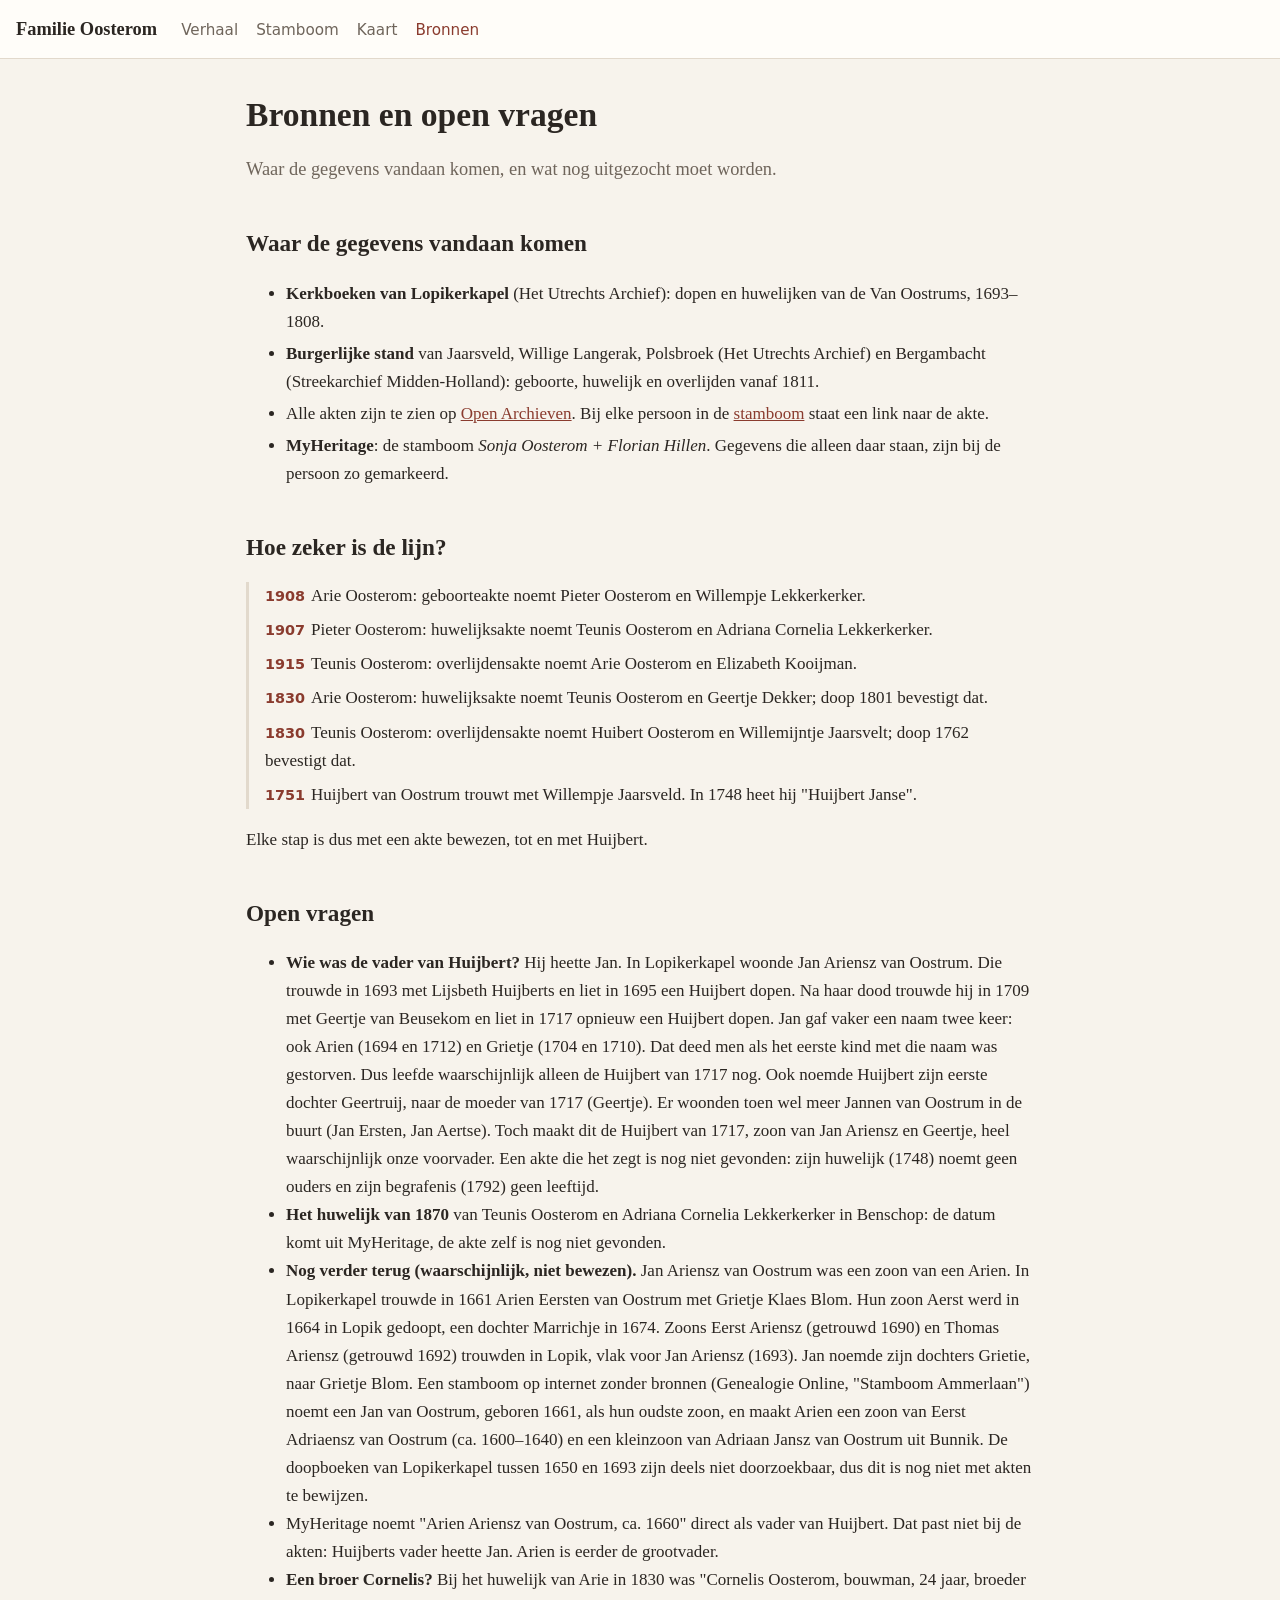
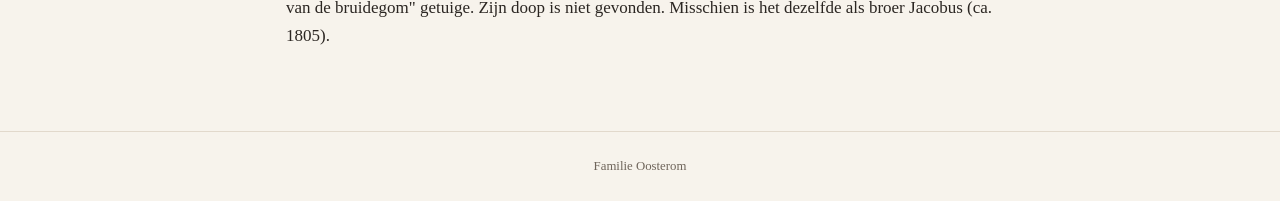
==== bronnen.html @ 525a6d49 "Oosterom: stamboom aangevuld (64 personen), beroepen uit akten (schipper, bouwman), herkomst van de " ====
<!doctype html>
<html lang="nl">
<head>
<meta charset="utf-8">
<meta name="viewport" content="width=device-width, initial-scale=1">
<title>Bronnen · Familie Oosterom</title>
<link rel="stylesheet" href="css/style.css">
</head>
<body>
<header class="site">
  <a class="brand" href="index.html">Familie Oosterom</a>
  <nav><a href="index.html">Verhaal</a><a href="stamboom.html">Stamboom</a><a href="kaart.html">Kaart</a><a class="active" href="bronnen.html">Bronnen</a></nav>
</header>
<main>
  <h1>Bronnen en open vragen</h1>
  <p class="lead">Waar de gegevens vandaan komen, en wat nog uitgezocht moet worden.</p>

  <h2>Waar de gegevens vandaan komen</h2>
  <ul class="sources">
    <li><b>Kerkboeken van Lopikerkapel</b> (Het Utrechts Archief): dopen en huwelijken van de Van Oostrums,
      1693–1808.</li>
    <li><b>Burgerlijke stand</b> van Jaarsveld, Willige Langerak, Polsbroek (Het Utrechts Archief) en Bergambacht
      (Streekarchief Midden-Holland): geboorte, huwelijk en overlijden vanaf 1811.</li>
    <li>Alle akten zijn te zien op <a href="https://www.openarchieven.nl/">Open Archieven</a>. Bij elke persoon in de
      <a href="stamboom.html">stamboom</a> staat een link naar de akte.</li>
    <li><b>MyHeritage</b>: de stamboom <i>Sonja Oosterom + Florian Hillen</i>. Gegevens die alleen daar staan, zijn
      bij de persoon zo gemarkeerd.</li>
  </ul>

  <h2>Hoe zeker is de lijn?</h2>
  <div class="timeline">
    <div><b>1908</b>Arie Oosterom: geboorteakte noemt Pieter Oosterom en Willempje Lekkerkerker.</div>
    <div><b>1907</b>Pieter Oosterom: huwelijksakte noemt Teunis Oosterom en Adriana Cornelia Lekkerkerker.</div>
    <div><b>1915</b>Teunis Oosterom: overlijdensakte noemt Arie Oosterom en Elizabeth Kooijman.</div>
    <div><b>1830</b>Arie Oosterom: huwelijksakte noemt Teunis Oosterom en Geertje Dekker; doop 1801 bevestigt dat.</div>
    <div><b>1830</b>Teunis Oosterom: overlijdensakte noemt Huibert Oosterom en Willemijntje Jaarsvelt; doop 1762 bevestigt dat.</div>
    <div><b>1751</b>Huijbert van Oostrum trouwt met Willempje Jaarsveld. In 1748 heet hij "Huijbert Janse".</div>
  </div>
  <p>Elke stap is dus met een akte bewezen, tot en met Huijbert.</p>

  <h2>Open vragen</h2>
  <ul>
    <li><b>Wie was de vader van Huijbert?</b> Hij heette Jan. In Lopikerkapel woonde Jan Ariensz van Oostrum. Die
      trouwde in 1693 met Lijsbeth Huijberts en liet in 1695 een Huijbert dopen. Na haar dood trouwde hij in 1709 met
      Geertje van Beusekom en liet in 1717 opnieuw een Huijbert dopen. Jan gaf vaker een naam twee keer: ook Arien
      (1694 en 1712) en Grietje (1704 en 1710). Dat deed men als het eerste kind met die naam was gestorven. Dus leefde
      waarschijnlijk alleen de Huijbert van 1717 nog. Ook noemde Huijbert zijn eerste dochter Geertruij, naar de
      moeder van 1717 (Geertje). Er woonden toen wel meer Jannen van Oostrum in de buurt (Jan Ersten, Jan Aertse). Toch maakt
      dit de Huijbert van 1717, zoon van Jan Ariensz en Geertje, heel waarschijnlijk onze voorvader. Een akte die het
      zegt is nog niet gevonden: zijn huwelijk (1748) noemt geen ouders en zijn begrafenis (1792) geen leeftijd.</li>
    <li><b>Het huwelijk van 1870</b> van Teunis Oosterom en Adriana Cornelia Lekkerkerker in Benschop: de datum komt
      uit MyHeritage, de akte zelf is nog niet gevonden.</li>
    <li><b>Nog verder terug (waarschijnlijk, niet bewezen).</b> Jan Ariensz van Oostrum was een zoon van een Arien.
      In Lopikerkapel trouwde in 1661 Arien Eersten van Oostrum met Grietje Klaes Blom. Hun zoon Aerst werd in 1664 in
      Lopik gedoopt, een dochter Marrichje in 1674. Zoons Eerst Ariensz (getrouwd 1690) en Thomas Ariensz (getrouwd 1692)
      trouwden in Lopik, vlak voor Jan Ariensz (1693). Jan noemde zijn dochters Grietie, naar Grietje Blom. Een stamboom
      op internet zonder bronnen (Genealogie Online, "Stamboom Ammerlaan") noemt een Jan van Oostrum, geboren 1661,
      als hun oudste zoon, en maakt Arien een zoon van Eerst Adriaensz van Oostrum (ca. 1600–1640) en een kleinzoon van
      Adriaan Jansz van Oostrum uit Bunnik. De doopboeken van Lopikerkapel tussen 1650 en 1693 zijn deels niet
      doorzoekbaar, dus dit is nog niet met akten te bewijzen.</li>
    <li>MyHeritage noemt "Arien Ariensz van Oostrum, ca. 1660" direct als vader van Huijbert. Dat past niet bij de
      akten: Huijberts vader heette Jan. Arien is eerder de grootvader.</li>
    <li><b>Een broer Cornelis?</b> Bij het huwelijk van Arie in 1830 was "Cornelis Oosterom, bouwman, 24 jaar, broeder
      van de bruidegom" getuige. Zijn doop is niet gevonden. Misschien is het dezelfde als broer Jacobus (ca. 1805).</li>
  </ul>
</main>
<footer>Familie Oosterom</footer>
</body>
</html>
---- css/style.css ----
:root {
  --bg: #f7f3ec;
  --paper: #fffdf9;
  --ink: #2b2622;
  --muted: #6f655b;
  --rule: #e2d9cc;
  --accent: #8a3b2e;
  --oosterom: #a0452f;
  --savrnoch: #3f7a4f;
  --fridlik: #2f5f8f;
  --ban: #b07a1e;
  --borbely: #6f4a8a;
  --shadow: 0 1px 3px rgba(60, 40, 20, .12);
}
@media (prefers-color-scheme: dark) {
  :root:not([data-theme="light"]) {
    --bg: #1d1a17; --paper: #262220; --ink: #efe7dc; --muted: #b3a797; --rule: #3d3631; --accent: #e08a74;
    --oosterom: #e0876e; --savrnoch: #7fc08f; --fridlik: #7fb0e0; --ban: #e0b35e; --borbely: #b797d0;
    --shadow: 0 1px 3px rgba(0, 0, 0, .4);
  }
}
* { box-sizing: border-box; }
html { -webkit-text-size-adjust: 100%; }
body {
  margin: 0; background: var(--bg); color: var(--ink);
  font: 17px/1.65 "Source Serif 4", Georgia, "Times New Roman", serif;
}
a { color: var(--accent); }
header.site {
  background: var(--paper); border-bottom: 1px solid var(--rule);
  padding: 14px 16px; display: flex; flex-wrap: wrap; gap: 8px 24px; align-items: baseline;
}
header.site .brand { font-weight: 700; font-size: 1.15rem; color: var(--ink); text-decoration: none; }
header.site nav { display: flex; gap: 18px; flex-wrap: wrap; font-family: system-ui, sans-serif; font-size: .95rem; }
header.site nav a { color: var(--muted); text-decoration: none; }
header.site nav a.active, header.site nav a:hover { color: var(--accent); }
main { max-width: 820px; margin: 0 auto; padding: 24px 16px 64px; }
main.wide { max-width: none; padding: 0; }
h1 { font-size: 2.1rem; line-height: 1.2; margin: 12px 0 8px; }
h2 { font-size: 1.45rem; margin: 40px 0 8px; }
h3 { font-size: 1.1rem; margin: 24px 0 4px; }
.lead { font-size: 1.15rem; color: var(--muted); }
.small { font-size: .88rem; color: var(--muted); }
.line-tag {
  display: inline-block; font: 600 .75rem/1 system-ui, sans-serif; letter-spacing: .04em; text-transform: uppercase;
  padding: 4px 8px; border-radius: 99px; color: #fff; margin-bottom: 6px;
}
.t-oosterom { background: var(--oosterom); } .t-savrnoch { background: var(--savrnoch); } .t-fridlik { background: var(--fridlik); }
.t-ban { background: var(--ban); } .t-borbely { background: var(--borbely); }
@media (prefers-color-scheme: dark) { :root:not([data-theme="light"]) .line-tag { color: #1d1a17; } }

.cards { display: grid; grid-template-columns: repeat(auto-fit, minmax(230px, 1fr)); gap: 14px; margin: 20px 0; }
.card {
  background: var(--paper); border: 1px solid var(--rule); border-radius: 10px; padding: 14px 16px; box-shadow: var(--shadow);
  text-decoration: none; color: inherit; display: block;
}
.card h3 { margin: 0 0 4px; }
.card p { margin: 0; font-size: .95rem; color: var(--muted); }

figure.photo { float: right; width: 220px; margin: 4px 0 12px 20px; }
figure.photo.left { float: left; margin: 4px 20px 12px 0; }
figure.photo img { width: 100%; border-radius: 6px; display: block; }
figure.photo figcaption { font-size: .78rem; color: var(--muted); line-height: 1.35; margin-top: 4px; }
section.story { overflow: hidden; }
@media (max-width: 560px) { figure.photo, figure.photo.left { float: none; width: 100%; max-width: 320px; margin: 8px 0 14px; } }

.timeline { border-left: 3px solid var(--rule); margin: 16px 0; padding-left: 16px; }
.timeline div { margin: 6px 0; }
.timeline b { font-family: system-ui, sans-serif; font-size: .9rem; color: var(--accent); margin-right: 6px; }

.note {
  background: var(--paper); border-left: 4px solid var(--accent); padding: 10px 14px; border-radius: 4px; margin: 16px 0;
  font-size: .95rem;
}
ul.sources li { margin: 4px 0; }
footer { text-align: center; color: var(--muted); font-size: .8rem; padding: 24px 16px; border-top: 1px solid var(--rule); }

/* Tree page */
.tree-wrap { display: flex; height: calc(100vh - 58px); min-height: 480px; }
#tree { flex: 1; position: relative; overflow: hidden; background: var(--bg); }
#tree svg { width: 100%; height: 100%; display: block; cursor: grab; }
#panel {
  width: 380px; max-width: 100%; background: var(--paper); border-left: 1px solid var(--rule); overflow-y: auto; padding: 16px;
}
@media (max-width: 800px) {
  .tree-wrap { flex-direction: column; height: auto; }
  #tree { flex: none; height: 62vh; }
  #panel { width: 100%; border-left: 0; border-top: 1px solid var(--rule); }
}
.couple rect { fill: var(--paper); stroke: var(--rule); stroke-width: 1.2; }
.couple.selected rect { stroke: var(--accent); stroke-width: 2.5; }
.couple .bar { stroke: none; }
.couple text { fill: var(--ink); font: 13px system-ui, sans-serif; }
.couple text.years { fill: var(--muted); font-size: 11.5px; }
.couple text.amp { fill: var(--muted); font-size: 11px; }
.couple.unknown rect { stroke-dasharray: 4 3; fill: none; }
.couple.unknown text { fill: var(--muted); font-style: italic; }
.link { fill: none; stroke: var(--muted); stroke-opacity: .5; stroke-width: 1.4; }
.tree-help {
  position: absolute; left: 12px; bottom: 10px; font: 12px system-ui, sans-serif; color: var(--muted);
  background: var(--paper); padding: 4px 8px; border-radius: 6px; border: 1px solid var(--rule);
}
.zoom-btns { position: absolute; right: 12px; top: 12px; display: flex; flex-direction: column; gap: 6px; }
.zoom-btns button {
  width: 34px; height: 34px; border-radius: 8px; border: 1px solid var(--rule); background: var(--paper); color: var(--ink);
  font-size: 18px; cursor: pointer;
}
#panel h2 { margin: 0 0 4px; font-size: 1.25rem; }
#panel .person { border-top: 1px solid var(--rule); padding-top: 10px; margin-top: 12px; }
#panel .person h3 { margin: 0; }
#panel .dates { font: .88rem system-ui, sans-serif; color: var(--muted); }
#panel p { font-size: .95rem; margin: 6px 0; }
#panel ul { padding-left: 18px; margin: 6px 0; font-size: .93rem; }
#panel .src { font-size: .8rem; }
#panel .src a { margin-right: 8px; }

/* Map page */
#map { height: calc(100vh - 58px); min-height: 420px; }
.legend { background: var(--paper); color: var(--ink); padding: 8px 10px; border-radius: 8px; font: 13px system-ui, sans-serif; box-shadow: var(--shadow); }
.legend div { display: flex; align-items: center; gap: 6px; margin: 2px 0; }
.legend span.sw { width: 14px; height: 4px; border-radius: 2px; display: inline-block; }

/* Wide picture and scan excerpts */
figure.wide { margin: 20px 0; }
figure.wide img { width: 100%; border-radius: 6px; display: block; }
figure.wide figcaption, figure.scan figcaption { font-size: .8rem; color: var(--muted); line-height: 1.4; margin-top: 6px; }
figure.scan { clear: both; margin: 18px 0; padding: 10px; background: var(--paper); border: 1px solid var(--rule); border-radius: 8px; }
figure.scan img { width: auto; max-width: min(100%, 760px); display: block; border-radius: 4px; }
figure.scan figcaption { font-style: italic; }
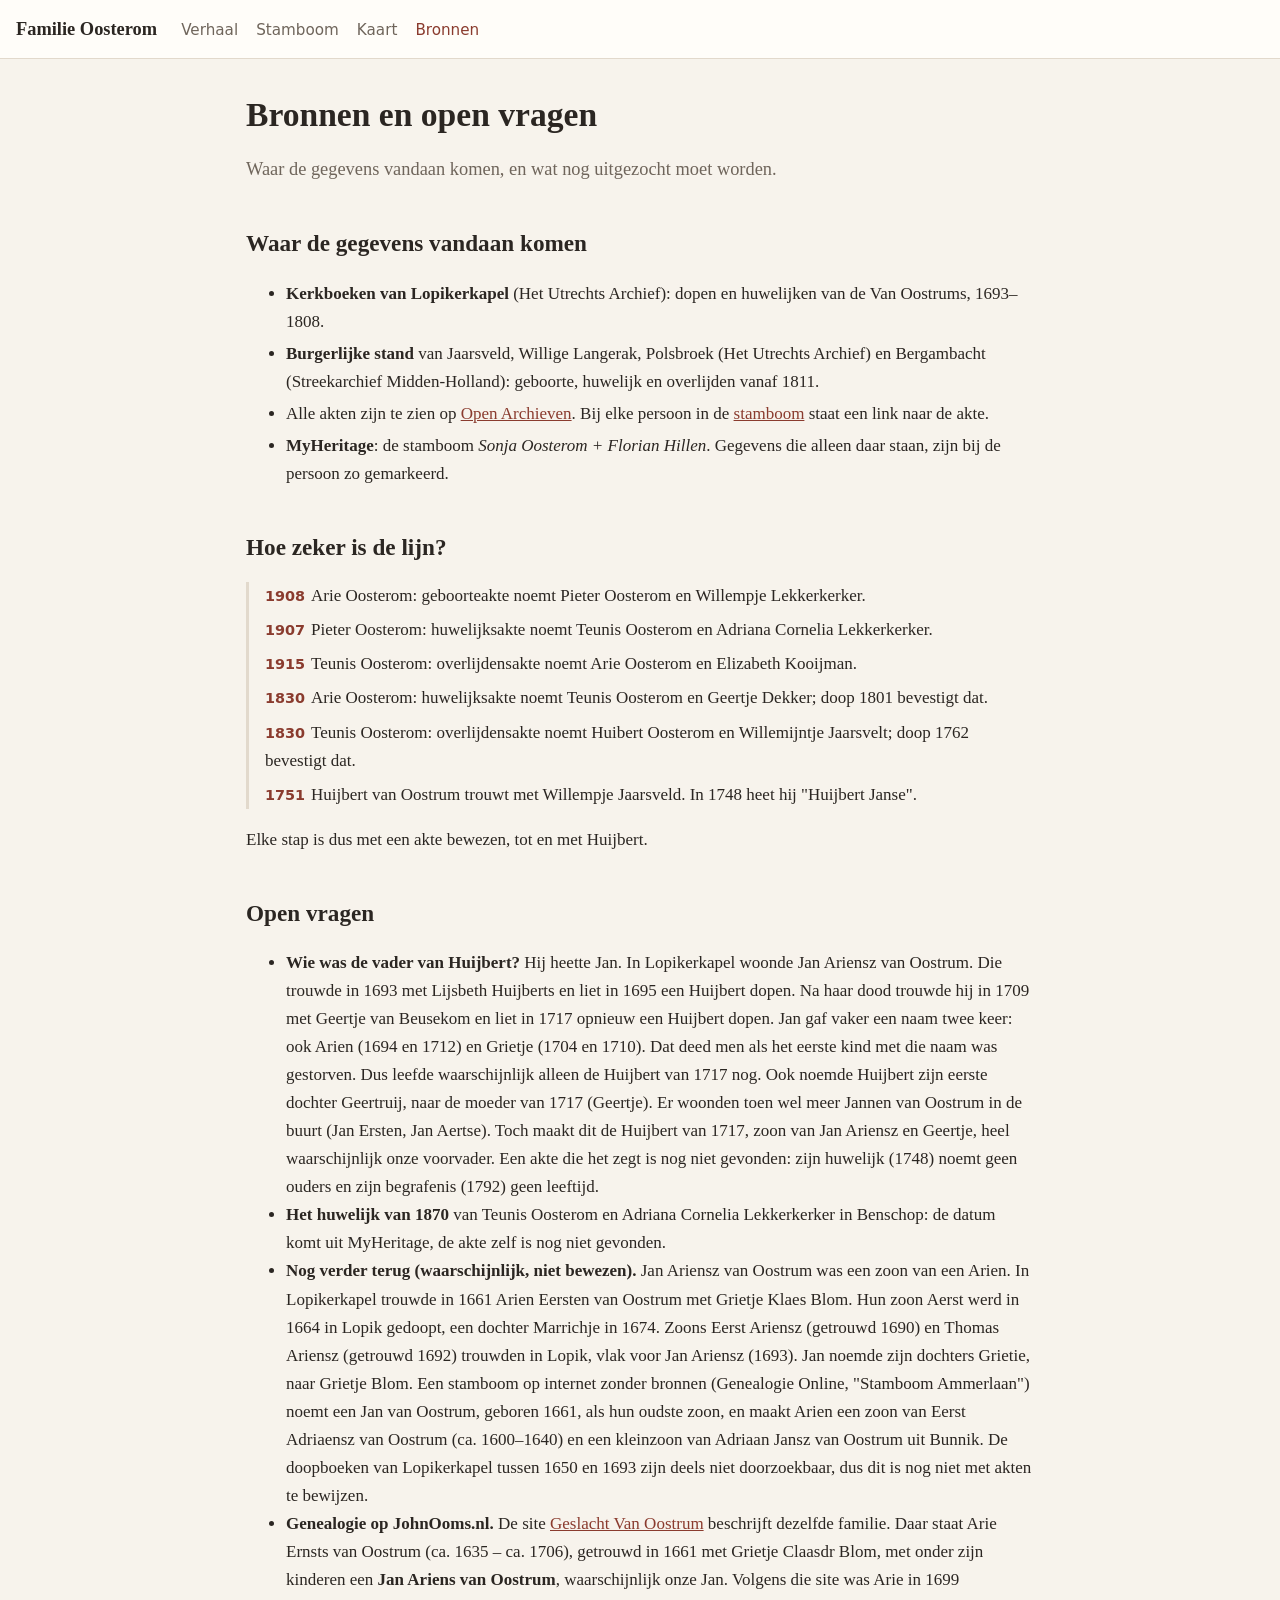
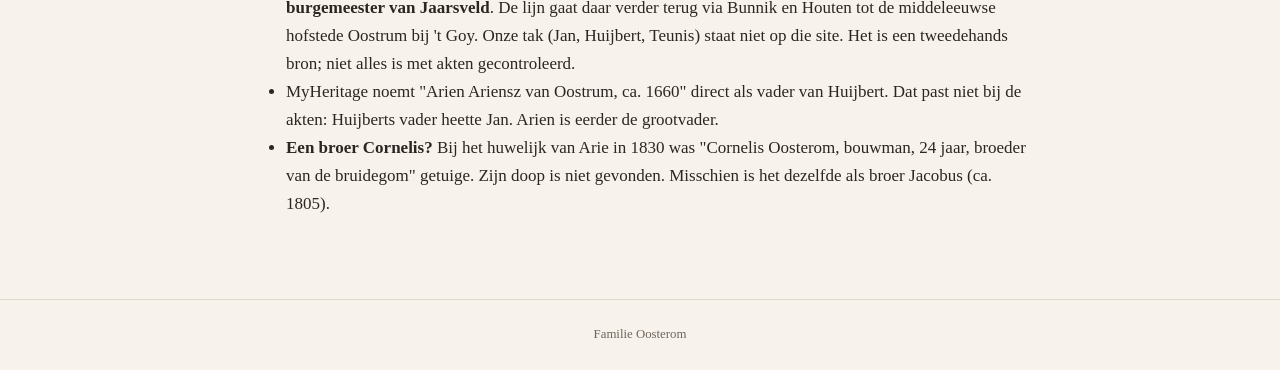
==== commit ef948e02: "Onderzoek: JohnOoms.nl Van Oostrum vergeleken; Jan Ariens als zoon van Arie Ernsts, burgemeester van" ====
--- a/bronnen.html
+++ b/bronnen.html
@@ -58,6 +58,12 @@
       als hun oudste zoon, en maakt Arien een zoon van Eerst Adriaensz van Oostrum (ca. 1600–1640) en een kleinzoon van
       Adriaan Jansz van Oostrum uit Bunnik. De doopboeken van Lopikerkapel tussen 1650 en 1693 zijn deels niet
       doorzoekbaar, dus dit is nog niet met akten te bewijzen.</li>
+    <li><b>Genealogie op JohnOoms.nl.</b> De site <a href="https://johnooms.nl/genealogieen/van-oostrum/">Geslacht Van
+      Oostrum</a> beschrijft dezelfde familie. Daar staat Arie Ernsts van Oostrum (ca. 1635 – ca. 1706), getrouwd in
+      1661 met Grietje Claasdr Blom, met onder zijn kinderen een <b>Jan Ariens van Oostrum</b>, waarschijnlijk onze Jan.
+      Volgens die site was Arie in 1699 <b>burgemeester van Jaarsveld</b>. De lijn gaat daar verder terug via Bunnik en
+      Houten tot de middeleeuwse hofstede Oostrum bij 't Goy. Onze tak (Jan, Huijbert, Teunis) staat niet op die site.
+      Het is een tweedehands bron; niet alles is met akten gecontroleerd.</li>
     <li>MyHeritage noemt "Arien Ariensz van Oostrum, ca. 1660" direct als vader van Huijbert. Dat past niet bij de
       akten: Huijberts vader heette Jan. Arien is eerder de grootvader.</li>
     <li><b>Een broer Cornelis?</b> Bij het huwelijk van Arie in 1830 was "Cornelis Oosterom, bouwman, 24 jaar, broeder
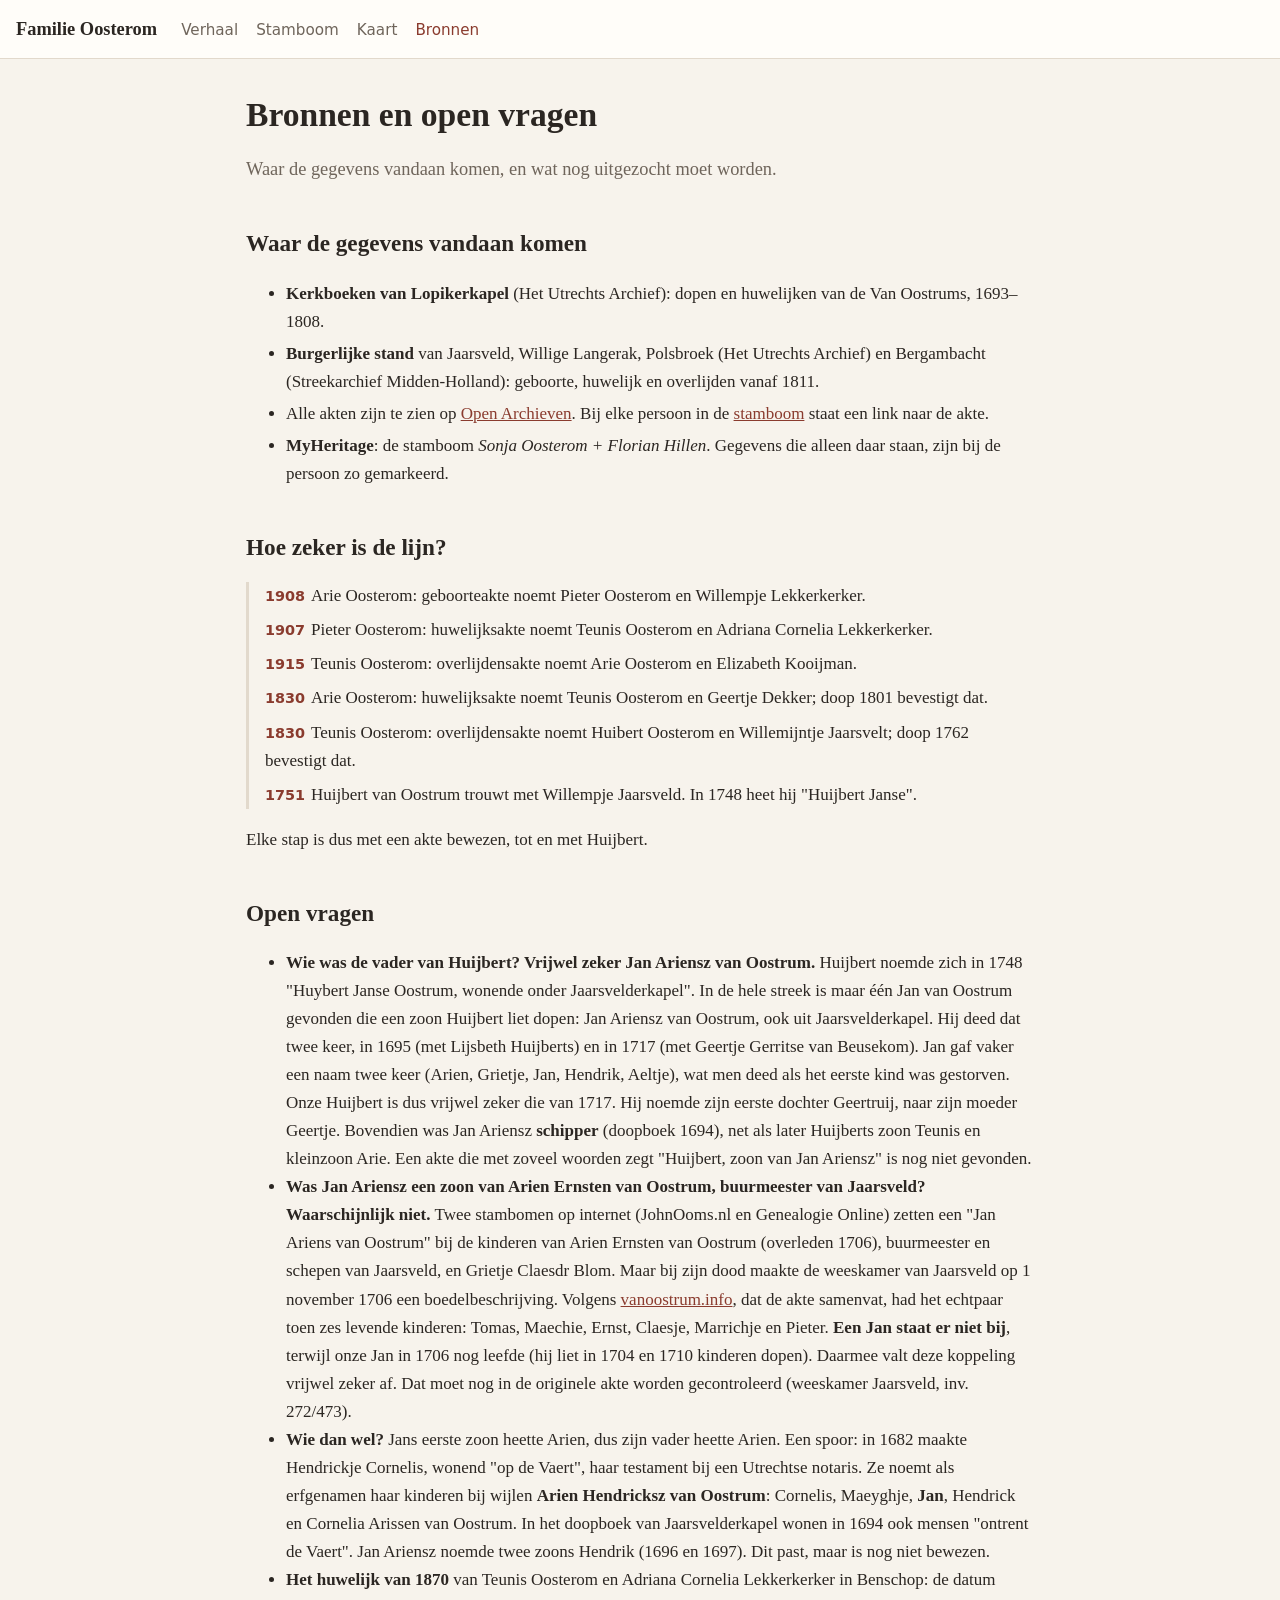
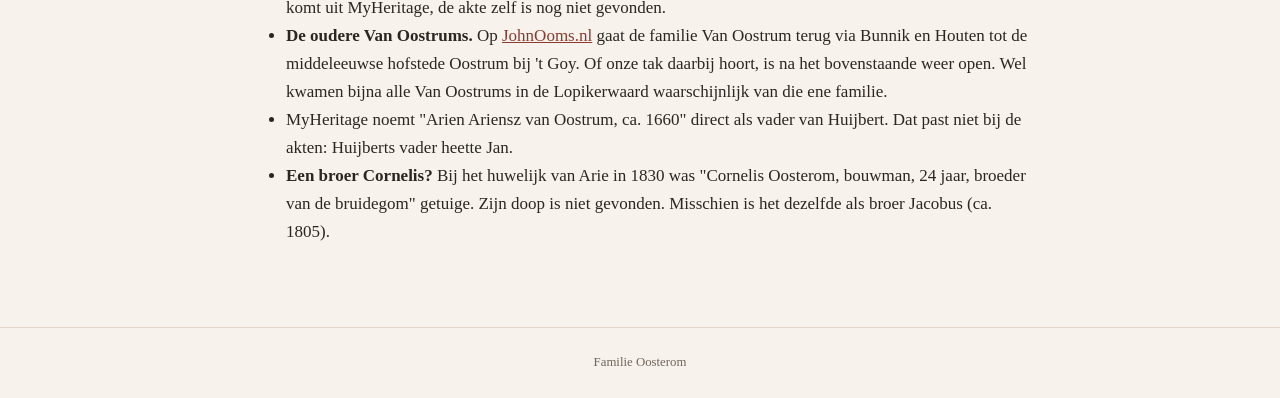
==== commit dbcdaa92: "Onderzoek: Jan Ariensz schipper (1694); koppeling aan buurmeester Arien Ernsten weerlegd door weeska" ====
--- a/bronnen.html
+++ b/bronnen.html
@@ -40,32 +40,36 @@
 
   <h2>Open vragen</h2>
   <ul>
-    <li><b>Wie was de vader van Huijbert?</b> Hij heette Jan. In Lopikerkapel woonde Jan Ariensz van Oostrum. Die
-      trouwde in 1693 met Lijsbeth Huijberts en liet in 1695 een Huijbert dopen. Na haar dood trouwde hij in 1709 met
-      Geertje van Beusekom en liet in 1717 opnieuw een Huijbert dopen. Jan gaf vaker een naam twee keer: ook Arien
-      (1694 en 1712) en Grietje (1704 en 1710). Dat deed men als het eerste kind met die naam was gestorven. Dus leefde
-      waarschijnlijk alleen de Huijbert van 1717 nog. Ook noemde Huijbert zijn eerste dochter Geertruij, naar de
-      moeder van 1717 (Geertje). Er woonden toen wel meer Jannen van Oostrum in de buurt (Jan Ersten, Jan Aertse). Toch maakt
-      dit de Huijbert van 1717, zoon van Jan Ariensz en Geertje, heel waarschijnlijk onze voorvader. Een akte die het
-      zegt is nog niet gevonden: zijn huwelijk (1748) noemt geen ouders en zijn begrafenis (1792) geen leeftijd.</li>
+    <li><b>Wie was de vader van Huijbert? Vrijwel zeker Jan Ariensz van Oostrum.</b> Huijbert noemde zich in 1748
+      "Huybert Janse Oostrum, wonende onder Jaarsvelderkapel". In de hele streek is maar één Jan van Oostrum gevonden die
+      een zoon Huijbert liet dopen: Jan Ariensz van Oostrum, ook uit Jaarsvelderkapel. Hij deed dat twee keer, in 1695
+      (met Lijsbeth Huijberts) en in 1717 (met Geertje Gerritse van Beusekom). Jan gaf vaker een naam twee keer (Arien,
+      Grietje, Jan, Hendrik, Aeltje), wat men deed als het eerste kind was gestorven. Onze Huijbert is dus vrijwel zeker
+      die van 1717. Hij noemde zijn eerste dochter Geertruij, naar zijn moeder Geertje. Bovendien was Jan Ariensz
+      <b>schipper</b> (doopboek 1694), net als later Huijberts zoon Teunis en kleinzoon Arie. Een akte die met zoveel
+      woorden zegt "Huijbert, zoon van Jan Ariensz" is nog niet gevonden.</li>
+    <li><b>Was Jan Ariensz een zoon van Arien Ernsten van Oostrum, buurmeester van Jaarsveld? Waarschijnlijk niet.</b>
+      Twee stambomen op internet (JohnOoms.nl en Genealogie Online) zetten een "Jan Ariens van Oostrum" bij de kinderen
+      van Arien Ernsten van Oostrum (overleden 1706), buurmeester en schepen van Jaarsveld, en Grietje Claesdr Blom. Maar
+      bij zijn dood maakte de weeskamer van Jaarsveld op 1 november 1706 een boedelbeschrijving. Volgens
+      <a href="https://www.vanoostrum.info/Person%20226.html">vanoostrum.info</a>, dat de akte samenvat, had het
+      echtpaar toen zes levende kinderen: Tomas, Maechie, Ernst, Claesje, Marrichje en Pieter. <b>Een Jan staat er niet
+      bij</b>, terwijl onze Jan in 1706 nog leefde (hij liet in 1704 en 1710 kinderen dopen). Daarmee valt deze
+      koppeling vrijwel zeker af. Dat moet nog in de originele akte worden gecontroleerd (weeskamer Jaarsveld,
+      inv. 272/473).</li>
+    <li><b>Wie dan wel?</b> Jans eerste zoon heette Arien, dus zijn vader heette Arien. Een spoor: in 1682 maakte
+      Hendrickje Cornelis, wonend "op de Vaert", haar testament bij een Utrechtse notaris. Ze noemt als erfgenamen haar
+      kinderen bij wijlen <b>Arien Hendricksz van Oostrum</b>: Cornelis, Maeyghje, <b>Jan</b>, Hendrick en Cornelia
+      Arissen van Oostrum. In het doopboek van Jaarsvelderkapel wonen in 1694 ook mensen "ontrent de Vaert". Jan
+      Ariensz noemde twee zoons Hendrik (1696 en 1697). Dit past, maar is nog niet bewezen.</li>
     <li><b>Het huwelijk van 1870</b> van Teunis Oosterom en Adriana Cornelia Lekkerkerker in Benschop: de datum komt
       uit MyHeritage, de akte zelf is nog niet gevonden.</li>
-    <li><b>Nog verder terug (waarschijnlijk, niet bewezen).</b> Jan Ariensz van Oostrum was een zoon van een Arien.
-      In Lopikerkapel trouwde in 1661 Arien Eersten van Oostrum met Grietje Klaes Blom. Hun zoon Aerst werd in 1664 in
-      Lopik gedoopt, een dochter Marrichje in 1674. Zoons Eerst Ariensz (getrouwd 1690) en Thomas Ariensz (getrouwd 1692)
-      trouwden in Lopik, vlak voor Jan Ariensz (1693). Jan noemde zijn dochters Grietie, naar Grietje Blom. Een stamboom
-      op internet zonder bronnen (Genealogie Online, "Stamboom Ammerlaan") noemt een Jan van Oostrum, geboren 1661,
-      als hun oudste zoon, en maakt Arien een zoon van Eerst Adriaensz van Oostrum (ca. 1600–1640) en een kleinzoon van
-      Adriaan Jansz van Oostrum uit Bunnik. De doopboeken van Lopikerkapel tussen 1650 en 1693 zijn deels niet
-      doorzoekbaar, dus dit is nog niet met akten te bewijzen.</li>
-    <li><b>Genealogie op JohnOoms.nl.</b> De site <a href="https://johnooms.nl/genealogieen/van-oostrum/">Geslacht Van
-      Oostrum</a> beschrijft dezelfde familie. Daar staat Arie Ernsts van Oostrum (ca. 1635 – ca. 1706), getrouwd in
-      1661 met Grietje Claasdr Blom, met onder zijn kinderen een <b>Jan Ariens van Oostrum</b>, waarschijnlijk onze Jan.
-      Volgens die site was Arie in 1699 <b>burgemeester van Jaarsveld</b>. De lijn gaat daar verder terug via Bunnik en
-      Houten tot de middeleeuwse hofstede Oostrum bij 't Goy. Onze tak (Jan, Huijbert, Teunis) staat niet op die site.
-      Het is een tweedehands bron; niet alles is met akten gecontroleerd.</li>
+    <li><b>De oudere Van Oostrums.</b> Op <a href="https://johnooms.nl/genealogieen/van-oostrum/">JohnOoms.nl</a>
+      gaat de familie Van Oostrum terug via Bunnik en Houten tot de middeleeuwse hofstede Oostrum bij 't Goy. Of onze tak
+      daarbij hoort, is na het bovenstaande weer open. Wel kwamen bijna alle Van Oostrums in de Lopikerwaard
+      waarschijnlijk van die ene familie.</li>
     <li>MyHeritage noemt "Arien Ariensz van Oostrum, ca. 1660" direct als vader van Huijbert. Dat past niet bij de
-      akten: Huijberts vader heette Jan. Arien is eerder de grootvader.</li>
+      akten: Huijberts vader heette Jan.</li>
     <li><b>Een broer Cornelis?</b> Bij het huwelijk van Arie in 1830 was "Cornelis Oosterom, bouwman, 24 jaar, broeder
       van de bruidegom" getuige. Zijn doop is niet gevonden. Misschien is het dezelfde als broer Jacobus (ca. 1805).</li>
   </ul>
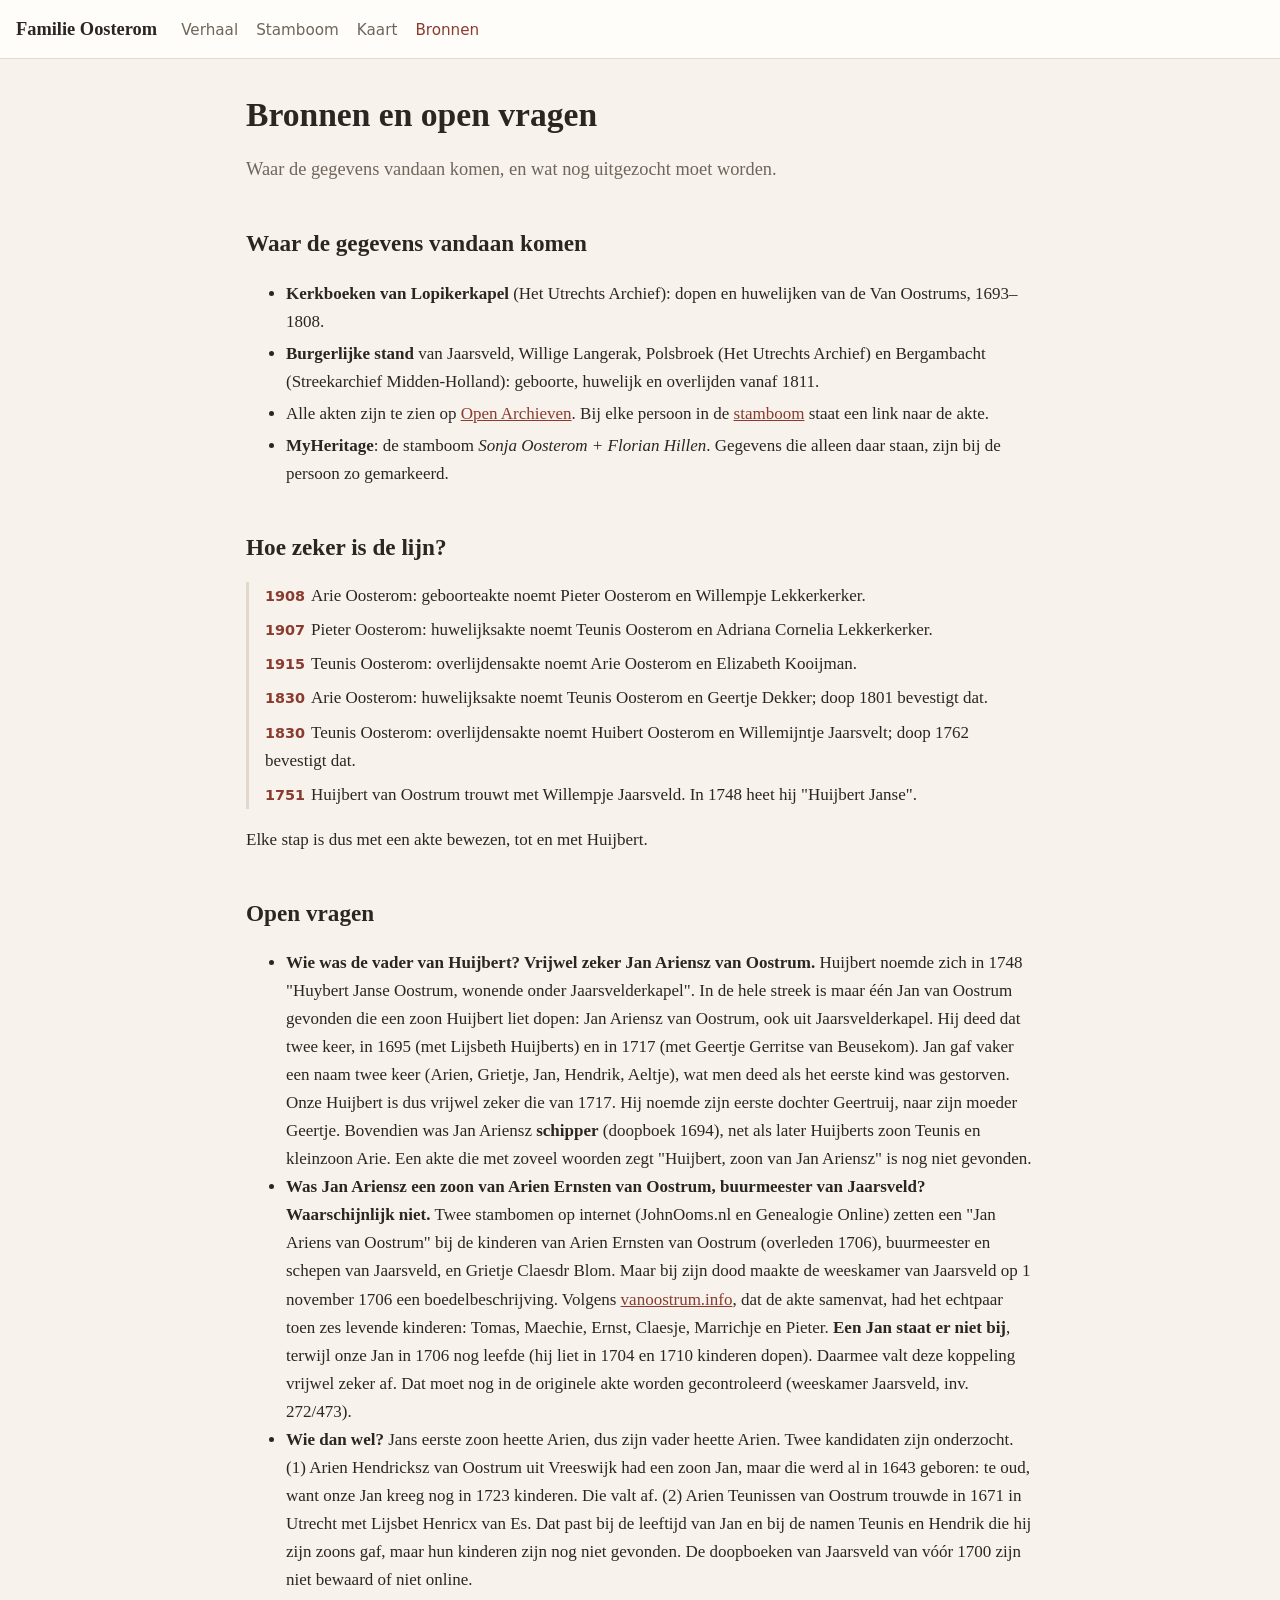
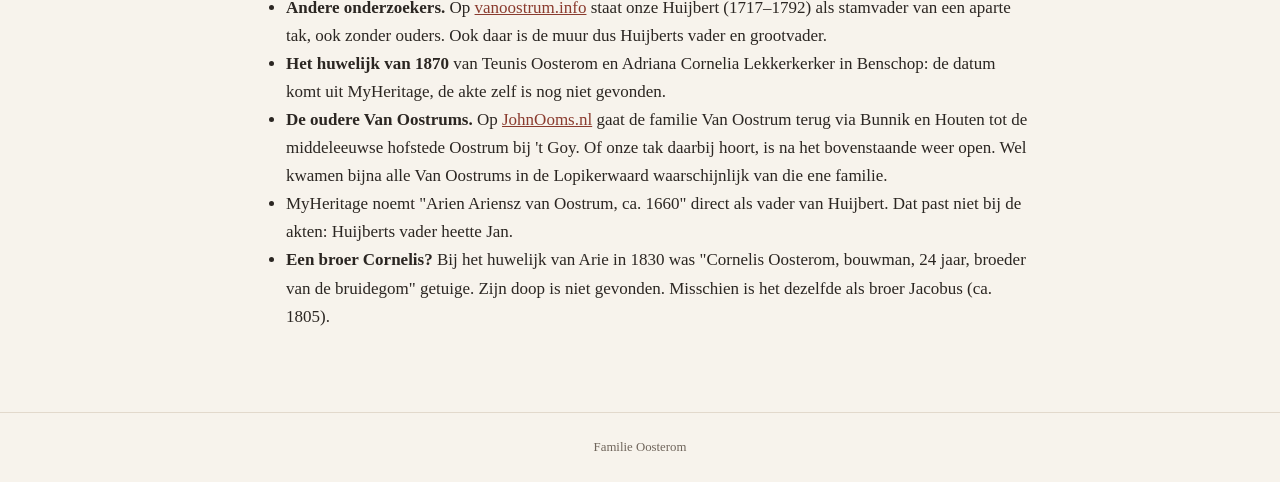
==== commit 900c070b: "Onderzoek: kandidaat Vreeswijk weerlegd, vanoostrum.info heeft Huijbert zonder ouders, kandidaat Ari" ====
--- a/bronnen.html
+++ b/bronnen.html
@@ -57,11 +57,15 @@
       bij</b>, terwijl onze Jan in 1706 nog leefde (hij liet in 1704 en 1710 kinderen dopen). Daarmee valt deze
       koppeling vrijwel zeker af. Dat moet nog in de originele akte worden gecontroleerd (weeskamer Jaarsveld,
       inv. 272/473).</li>
-    <li><b>Wie dan wel?</b> Jans eerste zoon heette Arien, dus zijn vader heette Arien. Een spoor: in 1682 maakte
-      Hendrickje Cornelis, wonend "op de Vaert", haar testament bij een Utrechtse notaris. Ze noemt als erfgenamen haar
-      kinderen bij wijlen <b>Arien Hendricksz van Oostrum</b>: Cornelis, Maeyghje, <b>Jan</b>, Hendrick en Cornelia
-      Arissen van Oostrum. In het doopboek van Jaarsvelderkapel wonen in 1694 ook mensen "ontrent de Vaert". Jan
-      Ariensz noemde twee zoons Hendrik (1696 en 1697). Dit past, maar is nog niet bewezen.</li>
+    <li><b>Wie dan wel?</b> Jans eerste zoon heette Arien, dus zijn vader heette Arien. Twee kandidaten zijn
+      onderzocht. (1) Arien Hendricksz van Oostrum uit Vreeswijk had een zoon Jan, maar die werd al in 1643 geboren: te
+      oud, want onze Jan kreeg nog in 1723 kinderen. Die valt af. (2) Arien Teunissen van Oostrum trouwde in 1671 in
+      Utrecht met Lijsbet Henricx van Es. Dat past bij de leeftijd van Jan en bij de namen Teunis en Hendrik die hij zijn
+      zoons gaf, maar hun kinderen zijn nog niet gevonden. De doopboeken van Jaarsveld van vóór 1700 zijn niet bewaard
+      of niet online.</li>
+    <li><b>Andere onderzoekers.</b> Op <a href="https://www.vanoostrum.info/">vanoostrum.info</a> staat onze Huijbert
+      (1717–1792) als stamvader van een aparte tak, ook zonder ouders. Ook daar is de muur dus Huijberts vader en
+      grootvader.</li>
     <li><b>Het huwelijk van 1870</b> van Teunis Oosterom en Adriana Cornelia Lekkerkerker in Benschop: de datum komt
       uit MyHeritage, de akte zelf is nog niet gevonden.</li>
     <li><b>De oudere Van Oostrums.</b> Op <a href="https://johnooms.nl/genealogieen/van-oostrum/">JohnOoms.nl</a>
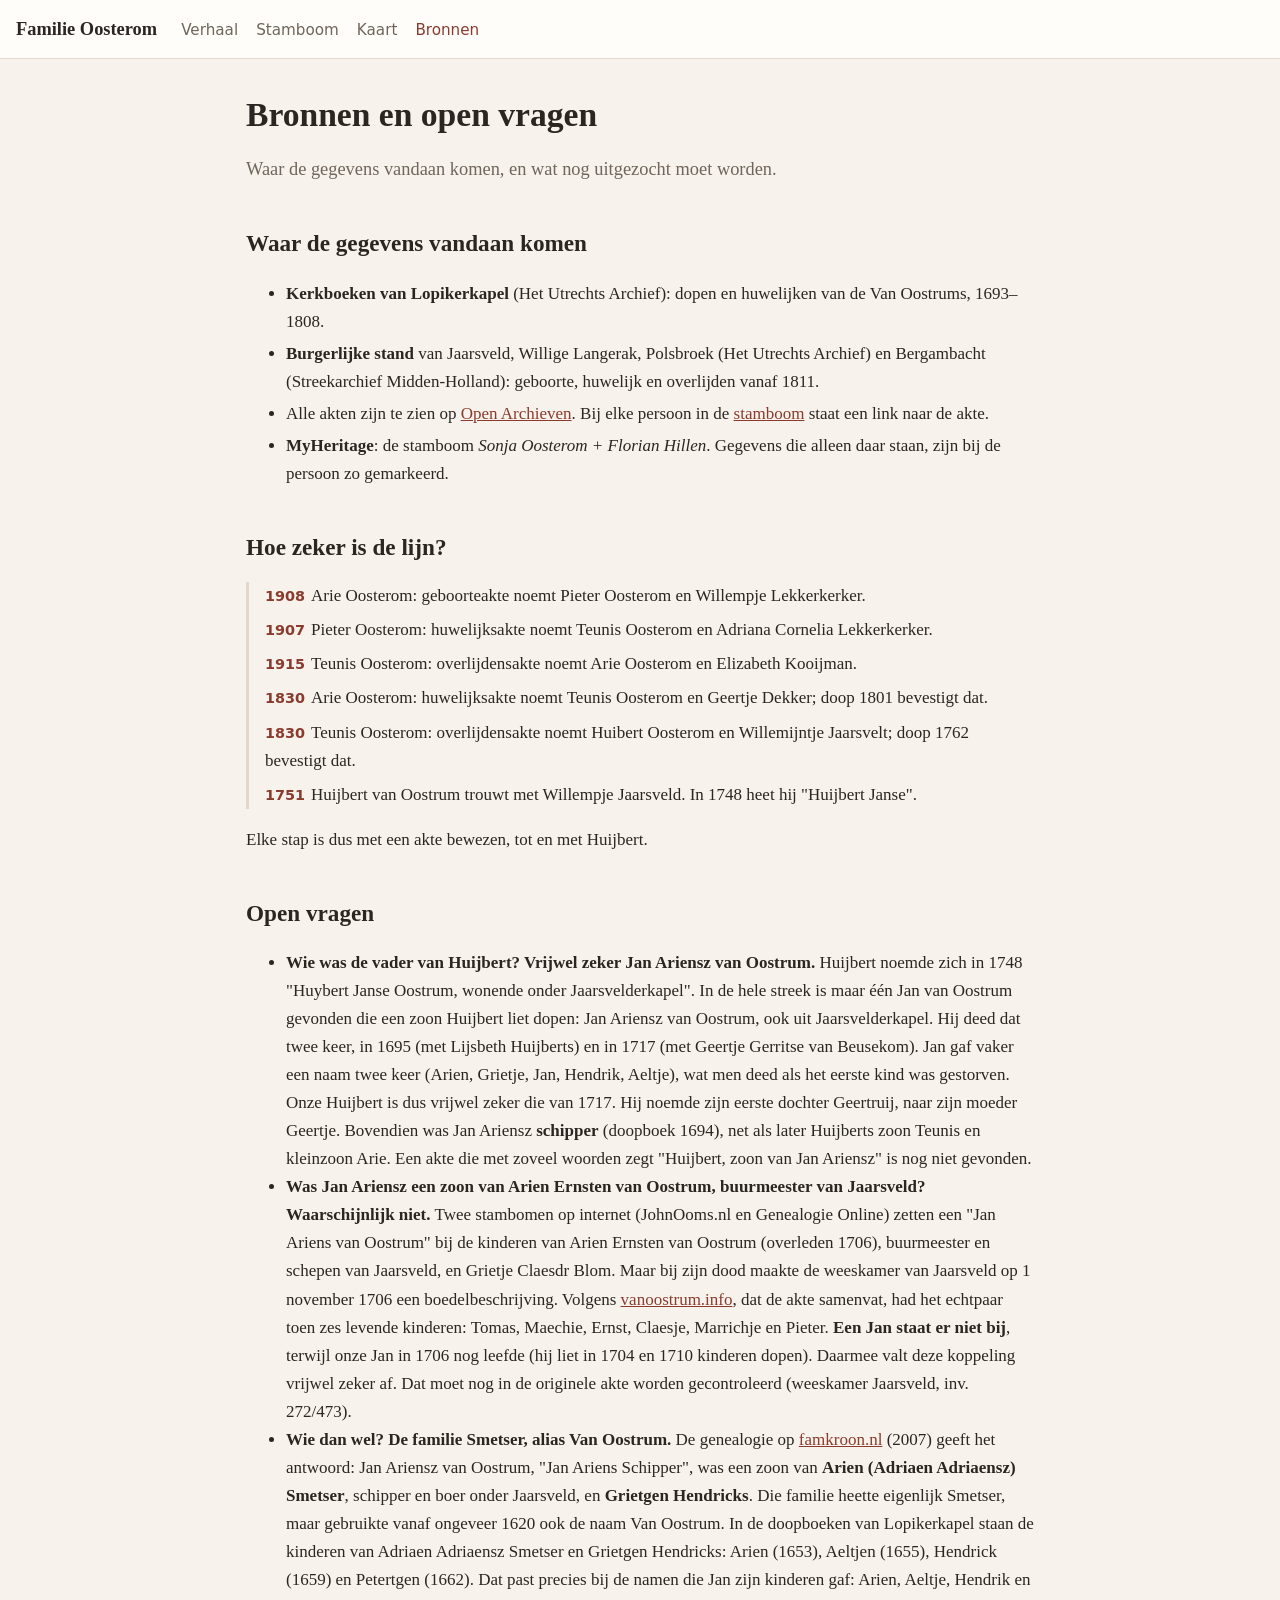
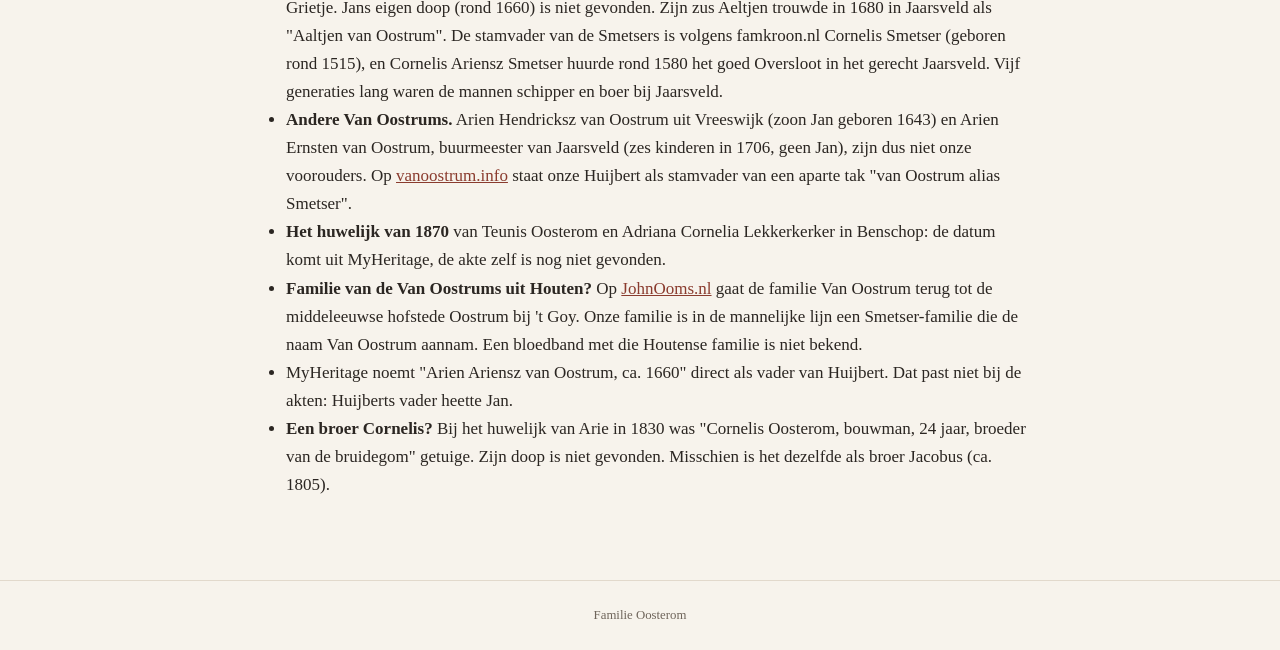
==== commit e4da238c: "Onderzoek: famkroon.nl - onze lijn is Smetser alias Van Oostrum (Jaarsveld, schippers sinds ca. 1540" ====
--- a/bronnen.html
+++ b/bronnen.html
@@ -57,21 +57,25 @@
       bij</b>, terwijl onze Jan in 1706 nog leefde (hij liet in 1704 en 1710 kinderen dopen). Daarmee valt deze
       koppeling vrijwel zeker af. Dat moet nog in de originele akte worden gecontroleerd (weeskamer Jaarsveld,
       inv. 272/473).</li>
-    <li><b>Wie dan wel?</b> Jans eerste zoon heette Arien, dus zijn vader heette Arien. Twee kandidaten zijn
-      onderzocht. (1) Arien Hendricksz van Oostrum uit Vreeswijk had een zoon Jan, maar die werd al in 1643 geboren: te
-      oud, want onze Jan kreeg nog in 1723 kinderen. Die valt af. (2) Arien Teunissen van Oostrum trouwde in 1671 in
-      Utrecht met Lijsbet Henricx van Es. Dat past bij de leeftijd van Jan en bij de namen Teunis en Hendrik die hij zijn
-      zoons gaf, maar hun kinderen zijn nog niet gevonden. De doopboeken van Jaarsveld van vóór 1700 zijn niet bewaard
-      of niet online.</li>
-    <li><b>Andere onderzoekers.</b> Op <a href="https://www.vanoostrum.info/">vanoostrum.info</a> staat onze Huijbert
-      (1717–1792) als stamvader van een aparte tak, ook zonder ouders. Ook daar is de muur dus Huijberts vader en
-      grootvader.</li>
+    <li><b>Wie dan wel? De familie Smetser, alias Van Oostrum.</b> De genealogie op
+      <a href="https://www.famkroon.nl/genealogie/stamboom/OOSTEROM.html">famkroon.nl</a> (2007) geeft het antwoord:
+      Jan Ariensz van Oostrum, "Jan Ariens Schipper", was een zoon van <b>Arien (Adriaen Adriaensz) Smetser</b>, schipper
+      en boer onder Jaarsveld, en <b>Grietgen Hendricks</b>. Die familie heette eigenlijk Smetser, maar gebruikte vanaf
+      ongeveer 1620 ook de naam Van Oostrum. In de doopboeken van Lopikerkapel staan de kinderen van Adriaen Adriaensz
+      Smetser en Grietgen Hendricks: Arien (1653), Aeltjen (1655), Hendrick (1659) en Petertgen (1662). Dat past precies
+      bij de namen die Jan zijn kinderen gaf: Arien, Aeltje, Hendrik en Grietje. Jans eigen doop (rond 1660) is niet
+      gevonden. Zijn zus Aeltjen trouwde in 1680 in Jaarsveld als "Aaltjen van Oostrum". De stamvader van de Smetsers is
+      volgens famkroon.nl Cornelis Smetser (geboren rond 1515), en Cornelis Ariensz Smetser huurde rond 1580 het goed
+      Oversloot in het gerecht Jaarsveld. Vijf generaties lang waren de mannen schipper en boer bij Jaarsveld.</li>
+    <li><b>Andere Van Oostrums.</b> Arien Hendricksz van Oostrum uit Vreeswijk (zoon Jan geboren 1643) en Arien
+      Ernsten van Oostrum, buurmeester van Jaarsveld (zes kinderen in 1706, geen Jan), zijn dus niet onze voorouders.
+      Op <a href="https://www.vanoostrum.info/">vanoostrum.info</a> staat onze Huijbert als stamvader van een aparte tak
+      "van Oostrum alias Smetser".</li>
     <li><b>Het huwelijk van 1870</b> van Teunis Oosterom en Adriana Cornelia Lekkerkerker in Benschop: de datum komt
       uit MyHeritage, de akte zelf is nog niet gevonden.</li>
-    <li><b>De oudere Van Oostrums.</b> Op <a href="https://johnooms.nl/genealogieen/van-oostrum/">JohnOoms.nl</a>
-      gaat de familie Van Oostrum terug via Bunnik en Houten tot de middeleeuwse hofstede Oostrum bij 't Goy. Of onze tak
-      daarbij hoort, is na het bovenstaande weer open. Wel kwamen bijna alle Van Oostrums in de Lopikerwaard
-      waarschijnlijk van die ene familie.</li>
+    <li><b>Familie van de Van Oostrums uit Houten?</b> Op <a href="https://johnooms.nl/genealogieen/van-oostrum/">JohnOoms.nl</a>
+      gaat de familie Van Oostrum terug tot de middeleeuwse hofstede Oostrum bij 't Goy. Onze familie is in de mannelijke
+      lijn een Smetser-familie die de naam Van Oostrum aannam. Een bloedband met die Houtense familie is niet bekend.</li>
     <li>MyHeritage noemt "Arien Ariensz van Oostrum, ca. 1660" direct als vader van Huijbert. Dat past niet bij de
       akten: Huijberts vader heette Jan.</li>
     <li><b>Een broer Cornelis?</b> Bij het huwelijk van Arie in 1830 was "Cornelis Oosterom, bouwman, 24 jaar, broeder
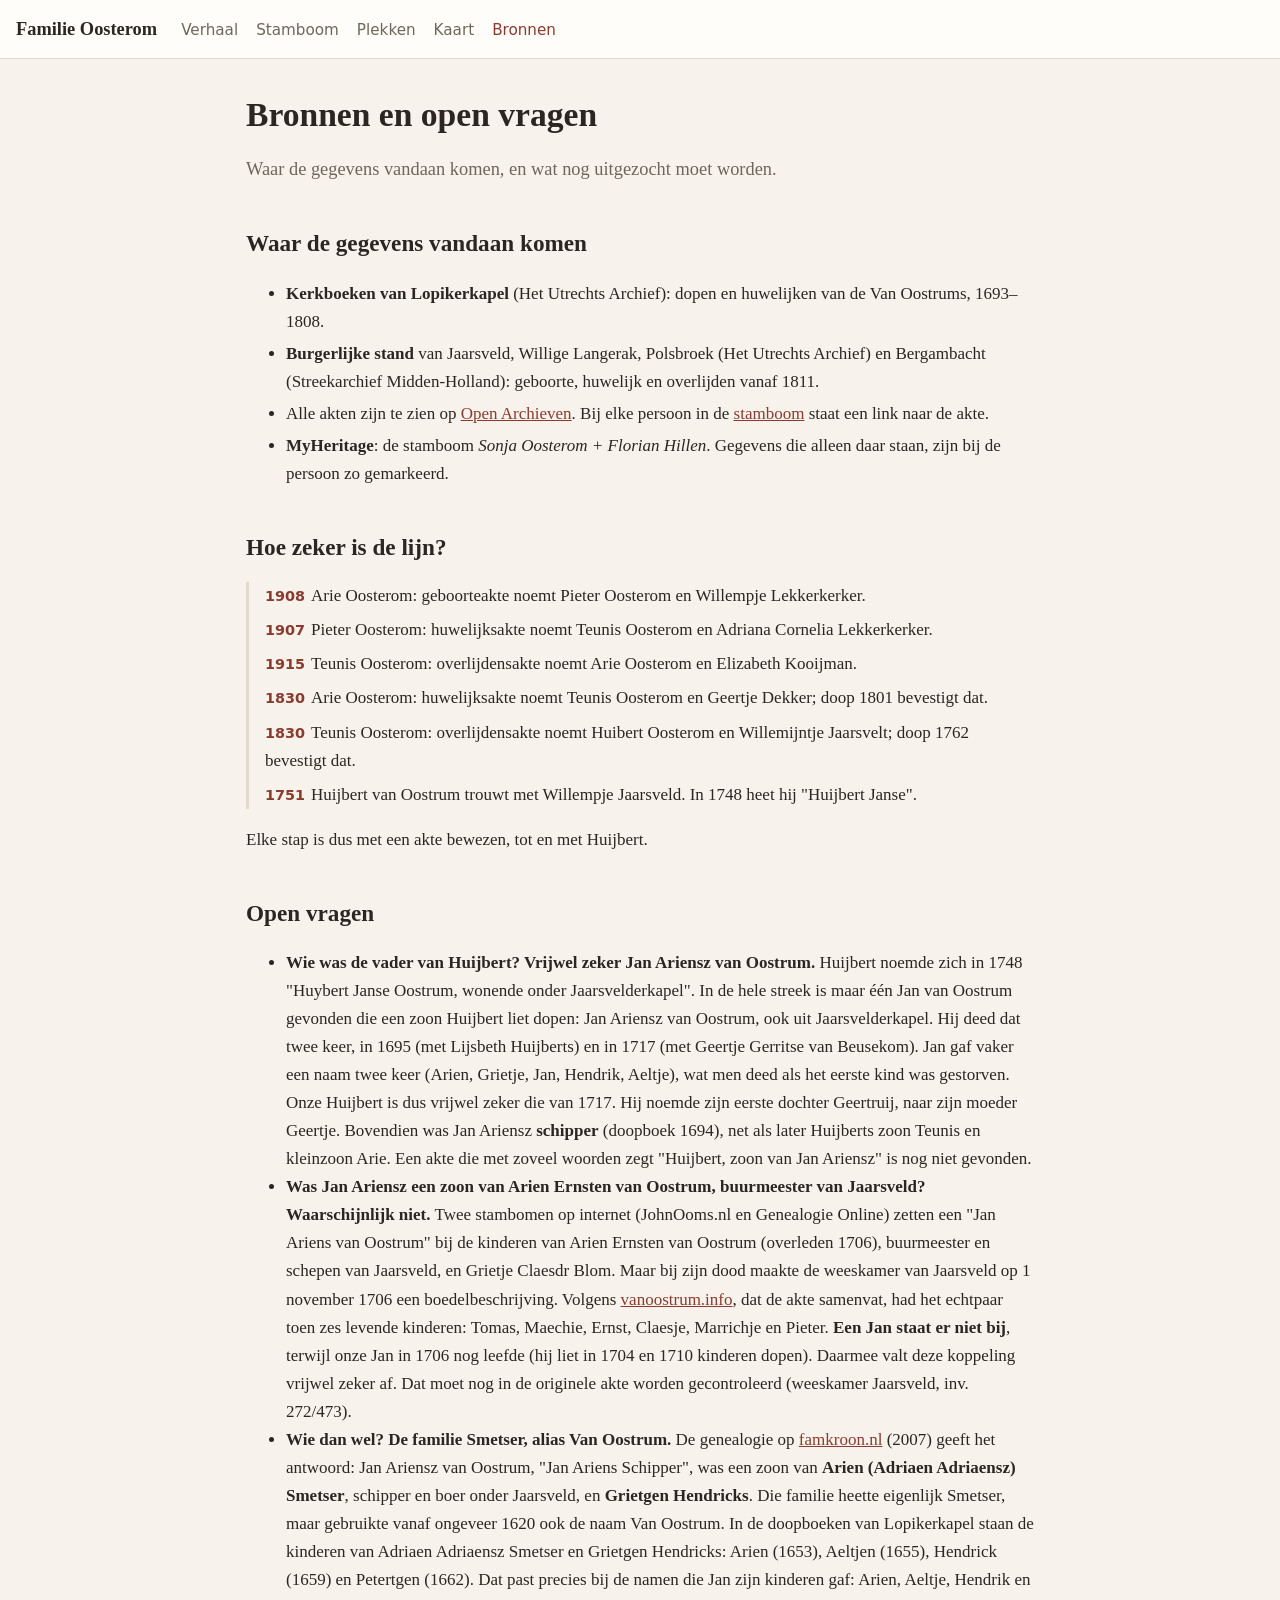
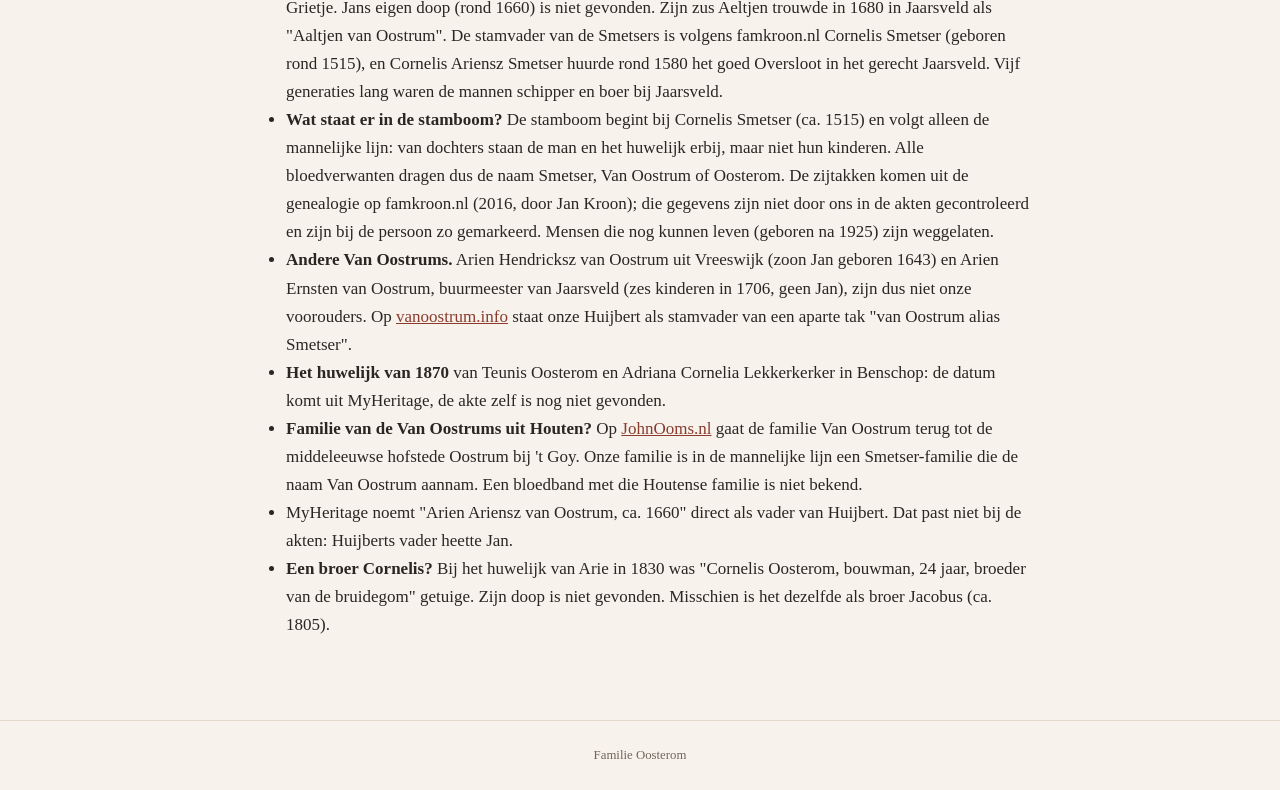
==== commit e3814f0b: "Stamboom vanaf Cornelis Smetser (ca. 1515), alleen mannelijke lijn (famkroon.nl samengevoegd); nieuw" ====
--- a/bronnen.html
+++ b/bronnen.html
@@ -9,7 +9,7 @@
 <body>
 <header class="site">
   <a class="brand" href="index.html">Familie Oosterom</a>
-  <nav><a href="index.html">Verhaal</a><a href="stamboom.html">Stamboom</a><a href="kaart.html">Kaart</a><a class="active" href="bronnen.html">Bronnen</a></nav>
+  <nav><a href="index.html">Verhaal</a><a href="stamboom.html">Stamboom</a><a href="plekken.html">Plekken</a><a href="kaart.html">Kaart</a><a class="active" href="bronnen.html">Bronnen</a></nav>
 </header>
 <main>
   <h1>Bronnen en open vragen</h1>
@@ -67,6 +67,11 @@
       gevonden. Zijn zus Aeltjen trouwde in 1680 in Jaarsveld als "Aaltjen van Oostrum". De stamvader van de Smetsers is
       volgens famkroon.nl Cornelis Smetser (geboren rond 1515), en Cornelis Ariensz Smetser huurde rond 1580 het goed
       Oversloot in het gerecht Jaarsveld. Vijf generaties lang waren de mannen schipper en boer bij Jaarsveld.</li>
+    <li><b>Wat staat er in de stamboom?</b> De stamboom begint bij Cornelis Smetser (ca. 1515) en volgt alleen de
+      mannelijke lijn: van dochters staan de man en het huwelijk erbij, maar niet hun kinderen. Alle bloedverwanten
+      dragen dus de naam Smetser, Van Oostrum of Oosterom. De zijtakken komen uit de genealogie op famkroon.nl (2016,
+      door Jan Kroon); die gegevens zijn niet door ons in de akten gecontroleerd en zijn bij de persoon zo gemarkeerd.
+      Mensen die nog kunnen leven (geboren na 1925) zijn weggelaten.</li>
     <li><b>Andere Van Oostrums.</b> Arien Hendricksz van Oostrum uit Vreeswijk (zoon Jan geboren 1643) en Arien
       Ernsten van Oostrum, buurmeester van Jaarsveld (zes kinderen in 1706, geen Jan), zijn dus niet onze voorouders.
       Op <a href="https://www.vanoostrum.info/">vanoostrum.info</a> staat onze Huijbert als stamvader van een aparte tak
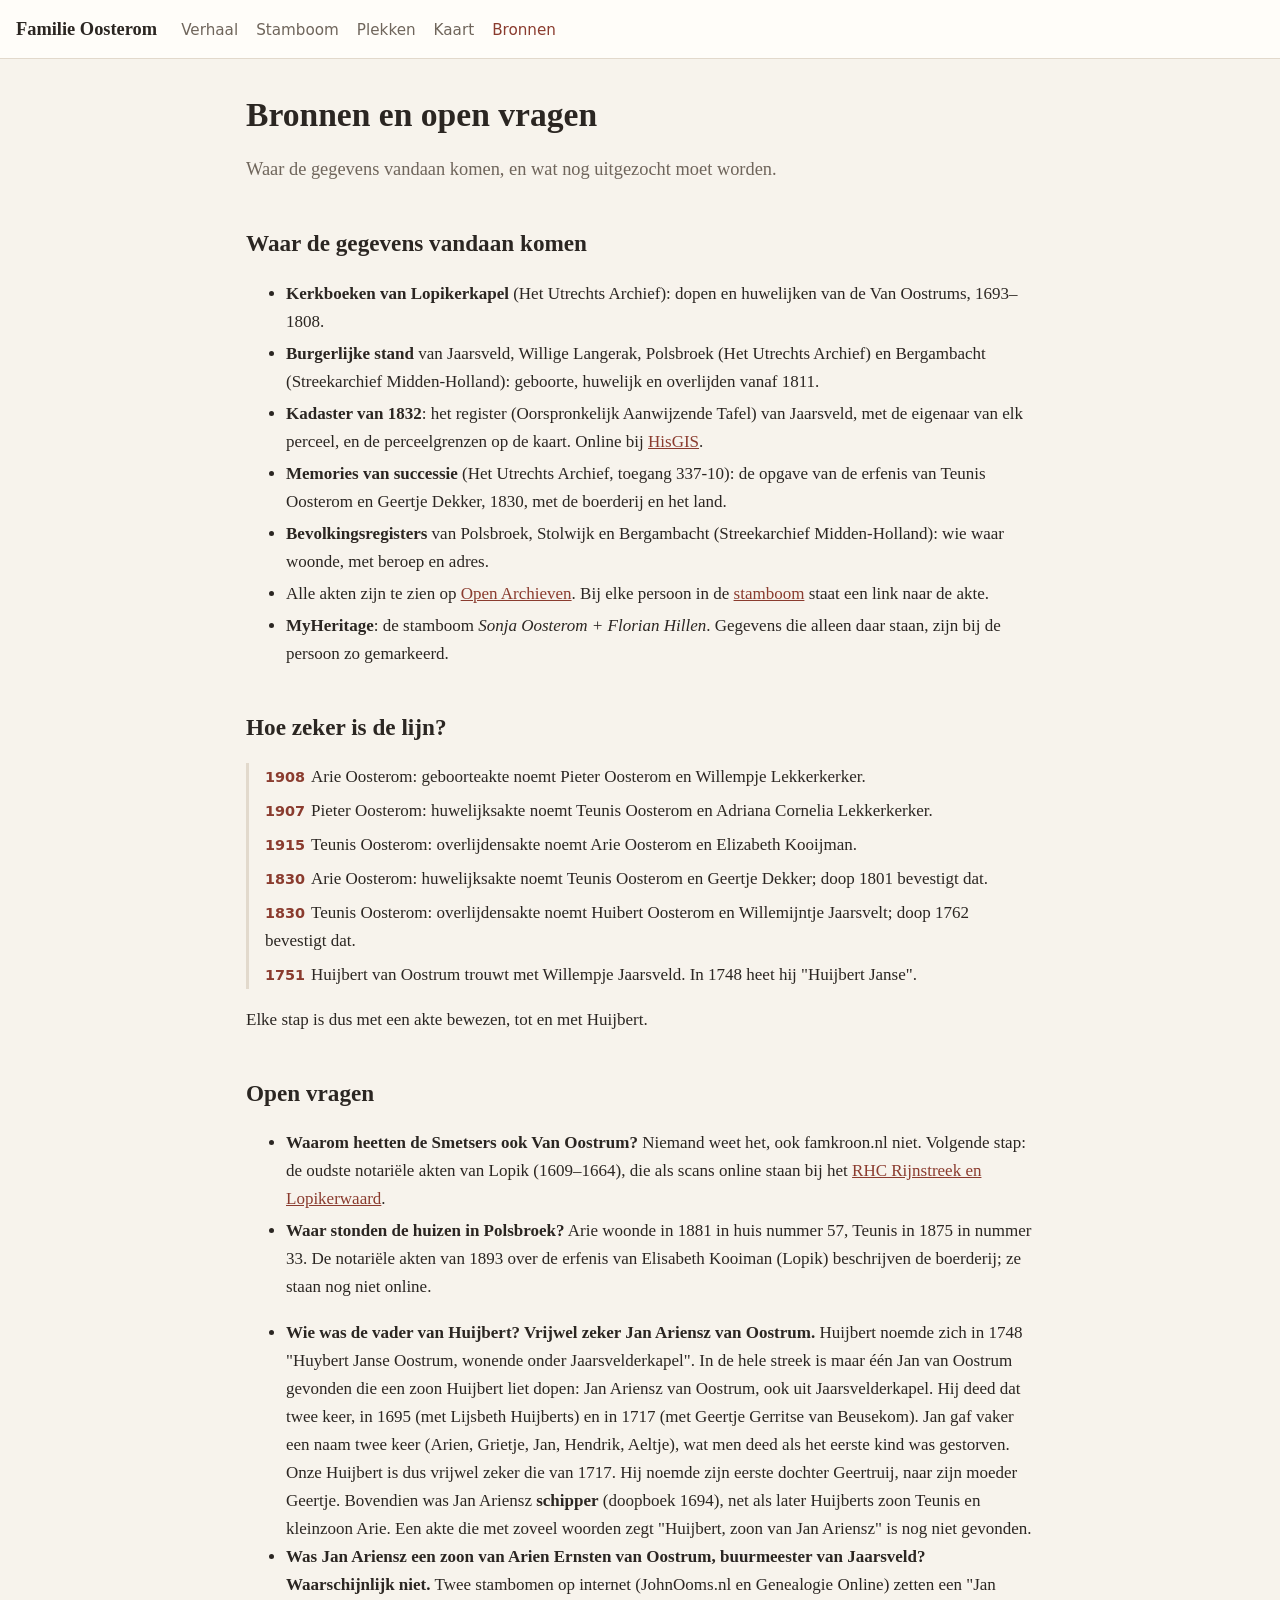
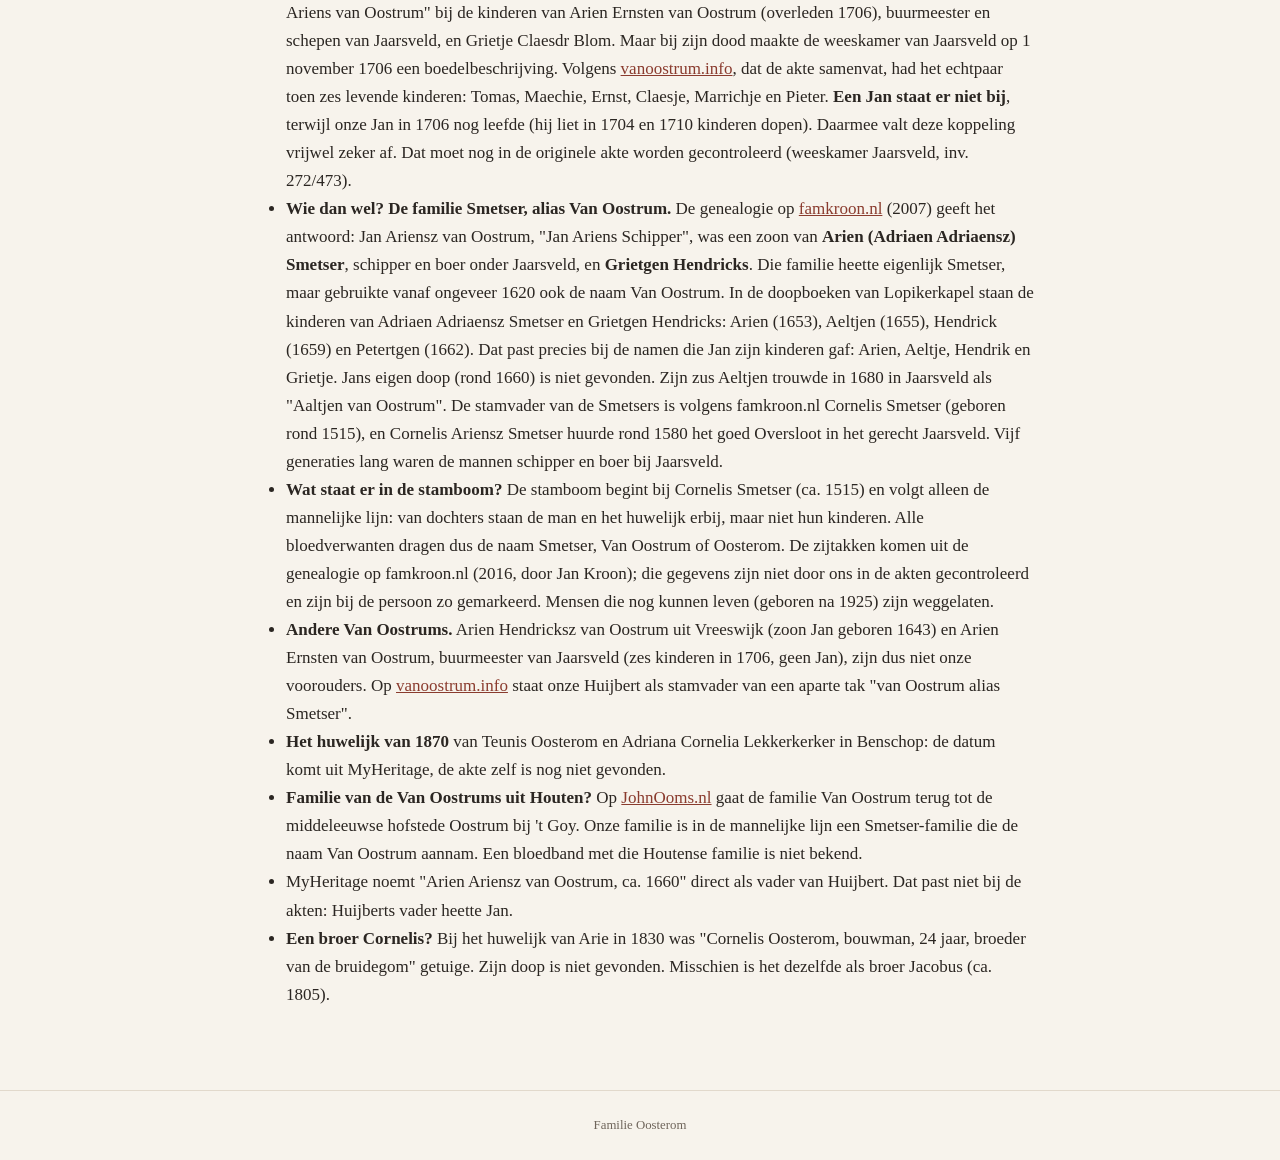
==== commit 061e875f: "Plekken herschreven: boerderij van Teunis aan de Enge IJssel (kadaster 1832, memorie van successie 1" ====
--- a/bronnen.html
+++ b/bronnen.html
@@ -21,6 +21,12 @@
       1693–1808.</li>
     <li><b>Burgerlijke stand</b> van Jaarsveld, Willige Langerak, Polsbroek (Het Utrechts Archief) en Bergambacht
       (Streekarchief Midden-Holland): geboorte, huwelijk en overlijden vanaf 1811.</li>
+    <li><b>Kadaster van 1832</b>: het register (Oorspronkelijk Aanwijzende Tafel) van Jaarsveld, met de eigenaar van
+      elk perceel, en de perceelgrenzen op de kaart. Online bij <a href="https://hisgis.nl">HisGIS</a>.</li>
+    <li><b>Memories van successie</b> (Het Utrechts Archief, toegang 337-10): de opgave van de erfenis van Teunis
+      Oosterom en Geertje Dekker, 1830, met de boerderij en het land.</li>
+    <li><b>Bevolkingsregisters</b> van Polsbroek, Stolwijk en Bergambacht (Streekarchief Midden-Holland): wie waar
+      woonde, met beroep en adres.</li>
     <li>Alle akten zijn te zien op <a href="https://www.openarchieven.nl/">Open Archieven</a>. Bij elke persoon in de
       <a href="stamboom.html">stamboom</a> staat een link naar de akte.</li>
     <li><b>MyHeritage</b>: de stamboom <i>Sonja Oosterom + Florian Hillen</i>. Gegevens die alleen daar staan, zijn
@@ -39,6 +45,14 @@
   <p>Elke stap is dus met een akte bewezen, tot en met Huijbert.</p>
 
   <h2>Open vragen</h2>
+  <ul class="sources">
+    <li><b>Waarom heetten de Smetsers ook Van Oostrum?</b> Niemand weet het, ook famkroon.nl niet. Volgende stap: de
+      oudste notariële akten van Lopik (1609–1664), die als scans online staan bij het
+      <a href="https://archief.rhcrijnstreek.nl/detail.php?nav_id=33-1&id=27277&index=0">RHC Rijnstreek en Lopikerwaard</a>.</li>
+    <li><b>Waar stonden de huizen in Polsbroek?</b> Arie woonde in 1881 in huis nummer 57, Teunis in 1875 in nummer 33.
+      De notariële akten van 1893 over de erfenis van Elisabeth Kooiman (Lopik) beschrijven de boerderij; ze staan nog
+      niet online.</li>
+  </ul>
   <ul>
     <li><b>Wie was de vader van Huijbert? Vrijwel zeker Jan Ariensz van Oostrum.</b> Huijbert noemde zich in 1748
       "Huybert Janse Oostrum, wonende onder Jaarsvelderkapel". In de hele streek is maar één Jan van Oostrum gevonden die
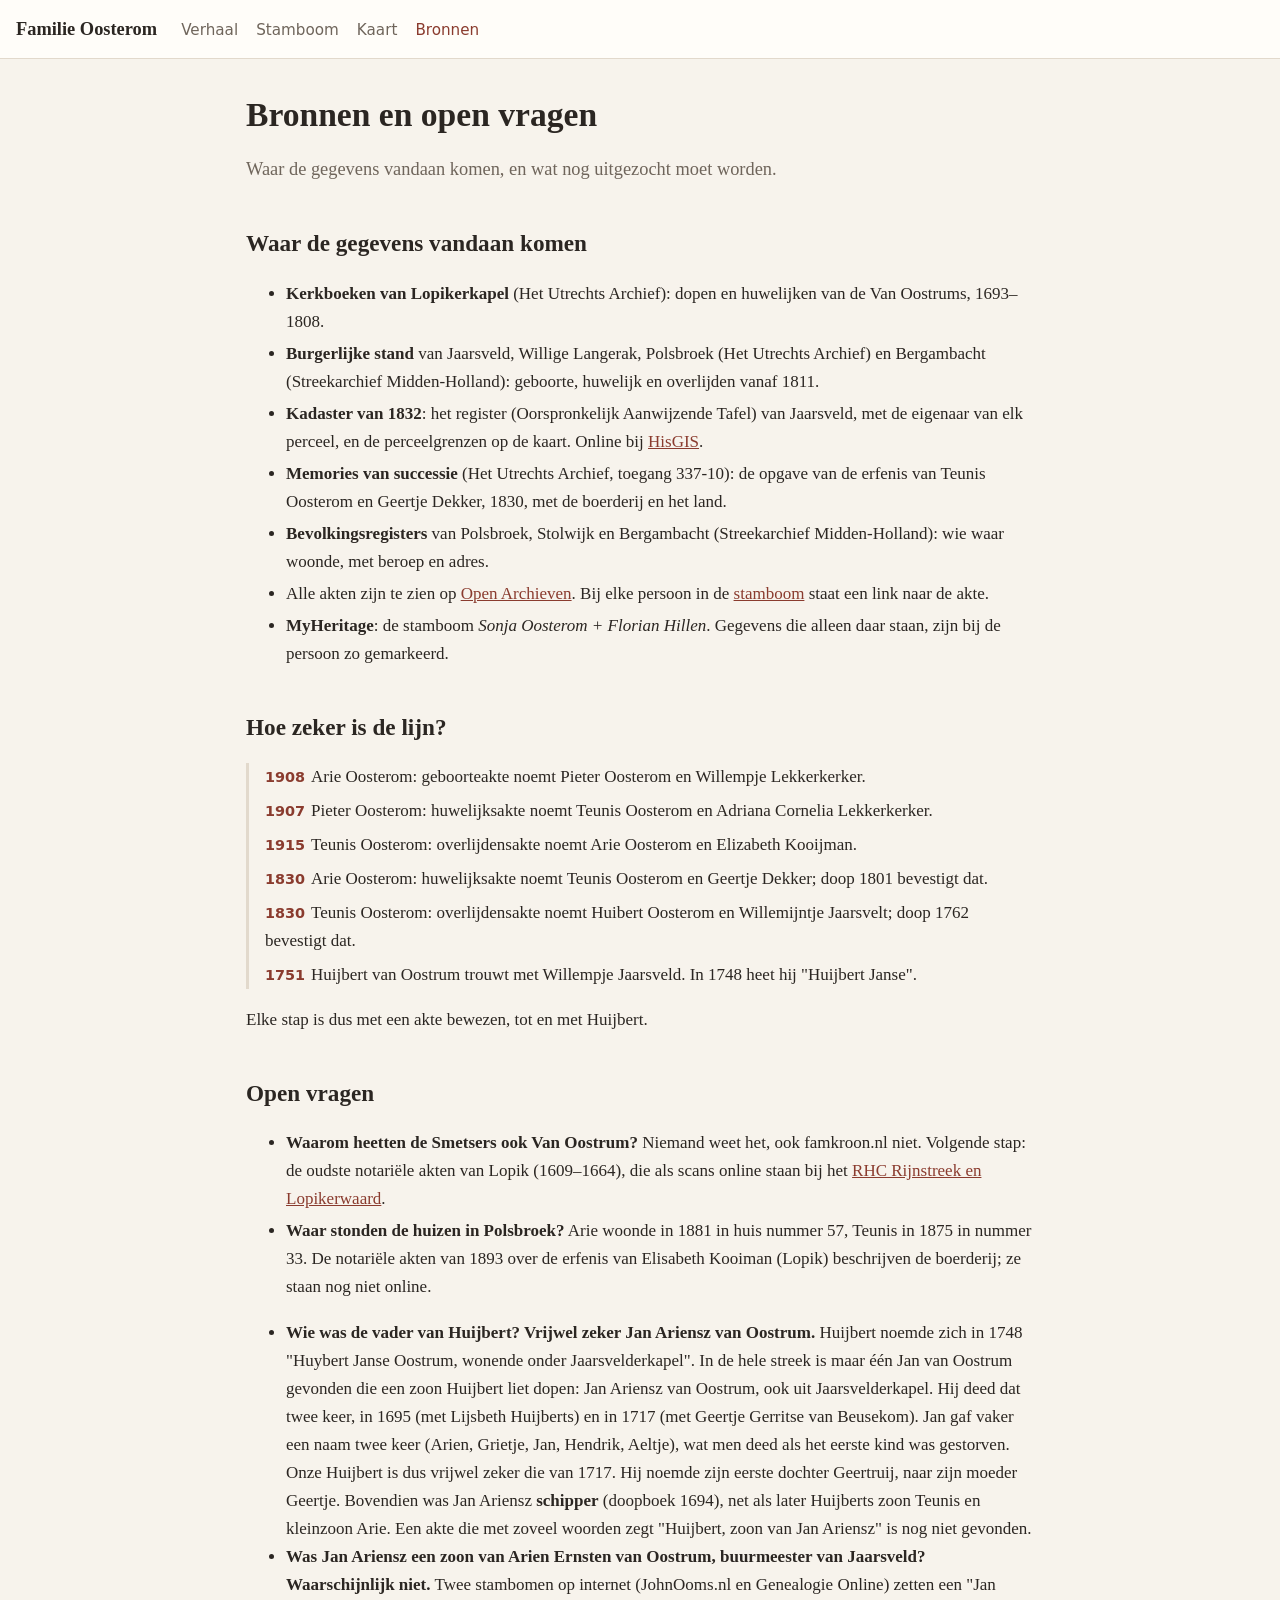
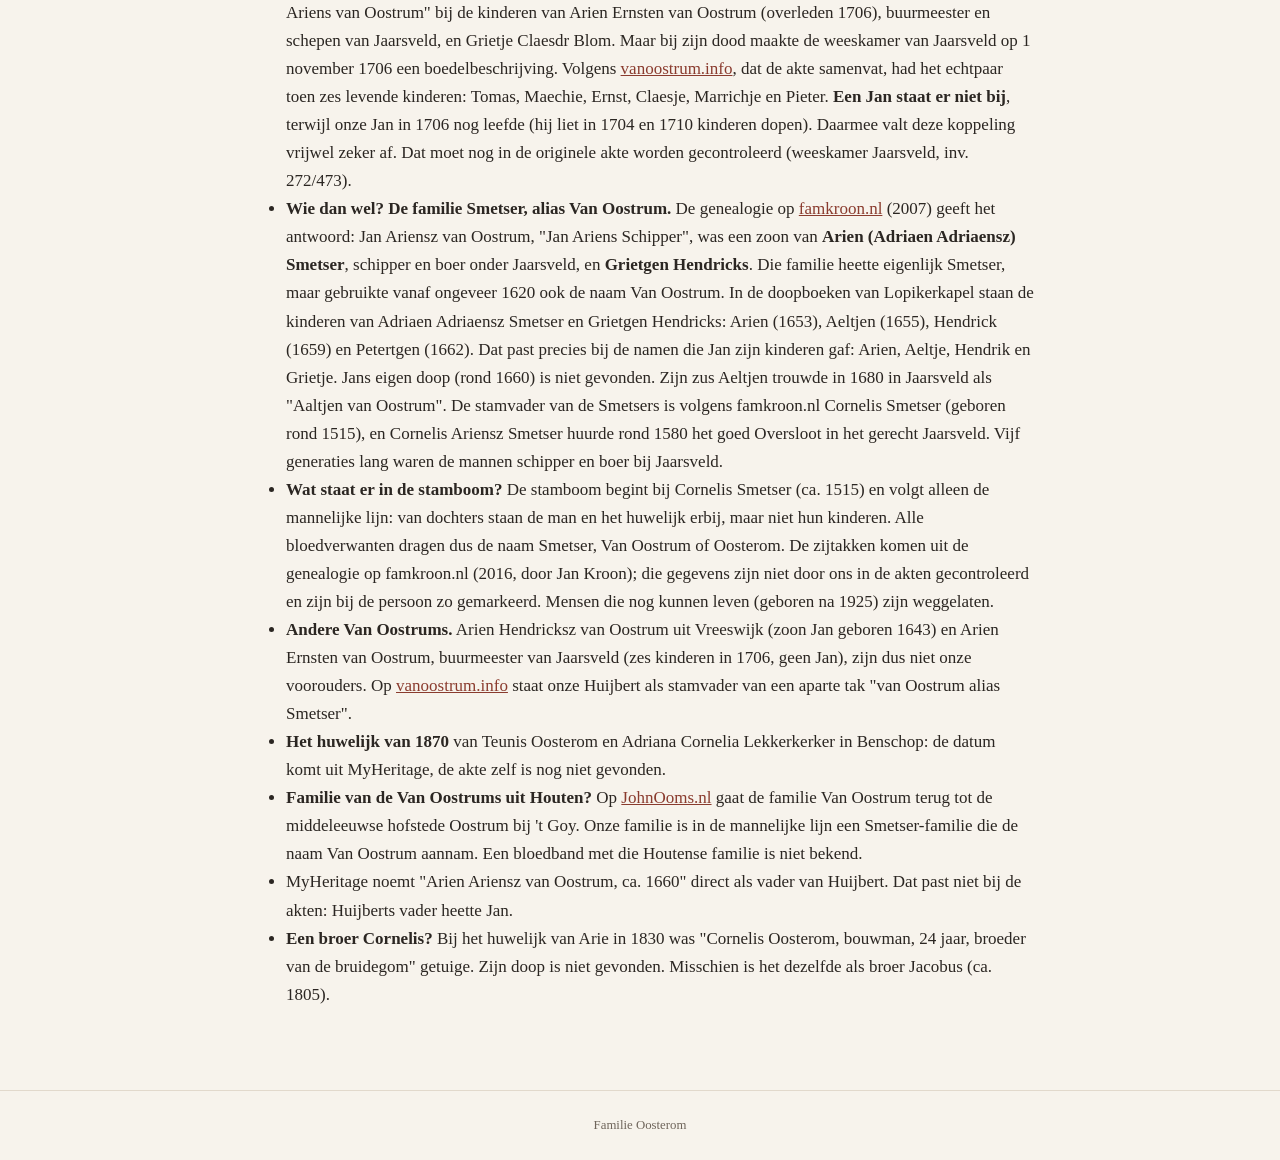
==== commit 95c57386: "Plekken opgeheven: locatie-info in Verhaal samengevoegd, mini-kaarten toegevoegd plekken.html vertel" ====
--- a/bronnen.html
+++ b/bronnen.html
@@ -9,7 +9,7 @@
 <body>
 <header class="site">
   <a class="brand" href="index.html">Familie Oosterom</a>
-  <nav><a href="index.html">Verhaal</a><a href="stamboom.html">Stamboom</a><a href="plekken.html">Plekken</a><a href="kaart.html">Kaart</a><a class="active" href="bronnen.html">Bronnen</a></nav>
+  <nav><a href="index.html">Verhaal</a><a href="stamboom.html">Stamboom</a><a href="kaart.html">Kaart</a><a class="active" href="bronnen.html">Bronnen</a></nav>
 </header>
 <main>
   <h1>Bronnen en open vragen</h1>
--- a/css/style.css
+++ b/css/style.css
@@ -61,6 +61,7 @@
 figure.photo.left { float: left; margin: 4px 20px 12px 0; }
 figure.photo img { width: 100%; border-radius: 6px; display: block; }
 figure.photo figcaption { font-size: .78rem; color: var(--muted); line-height: 1.35; margin-top: 4px; }
+figure.minimap .map { height: 160px; border-radius: 6px; background: var(--paper); }
 section.story { overflow: hidden; }
 @media (max-width: 560px) { figure.photo, figure.photo.left { float: none; width: 100%; max-width: 320px; margin: 8px 0 14px; } }
 
